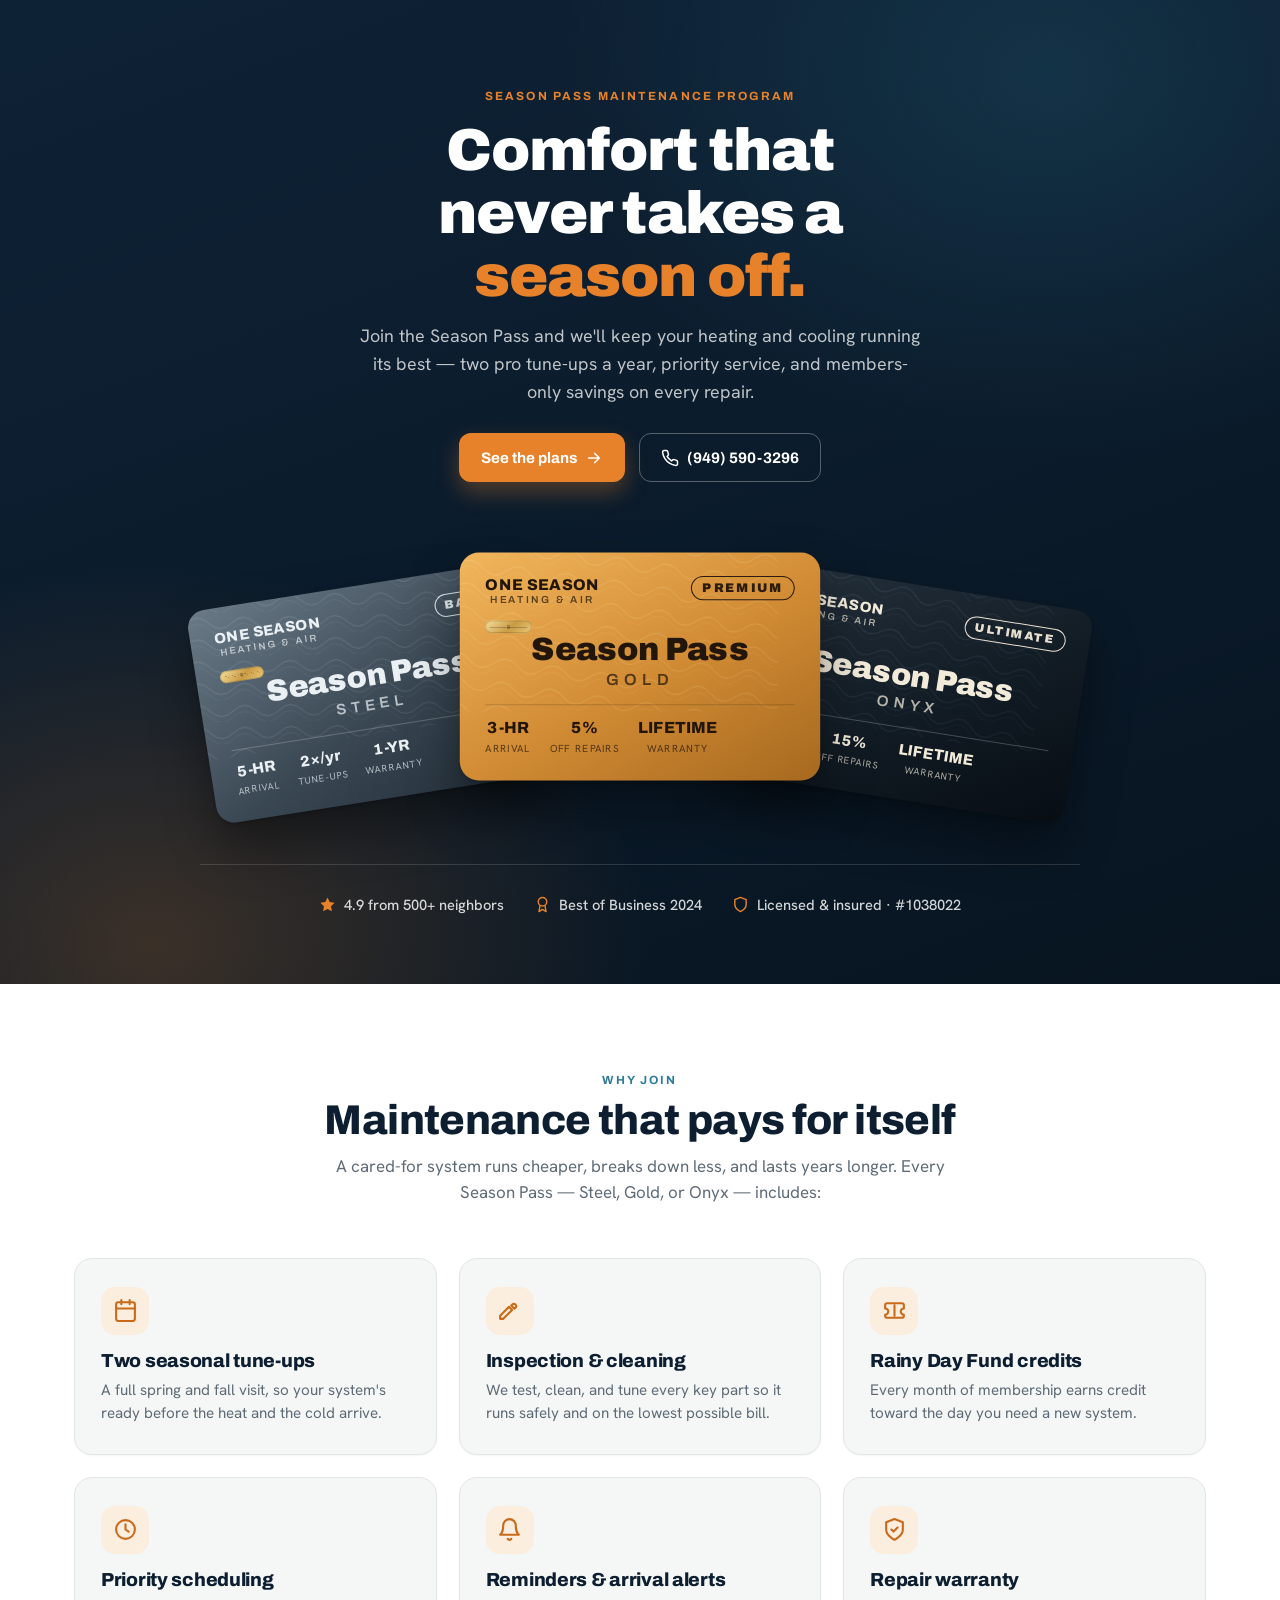
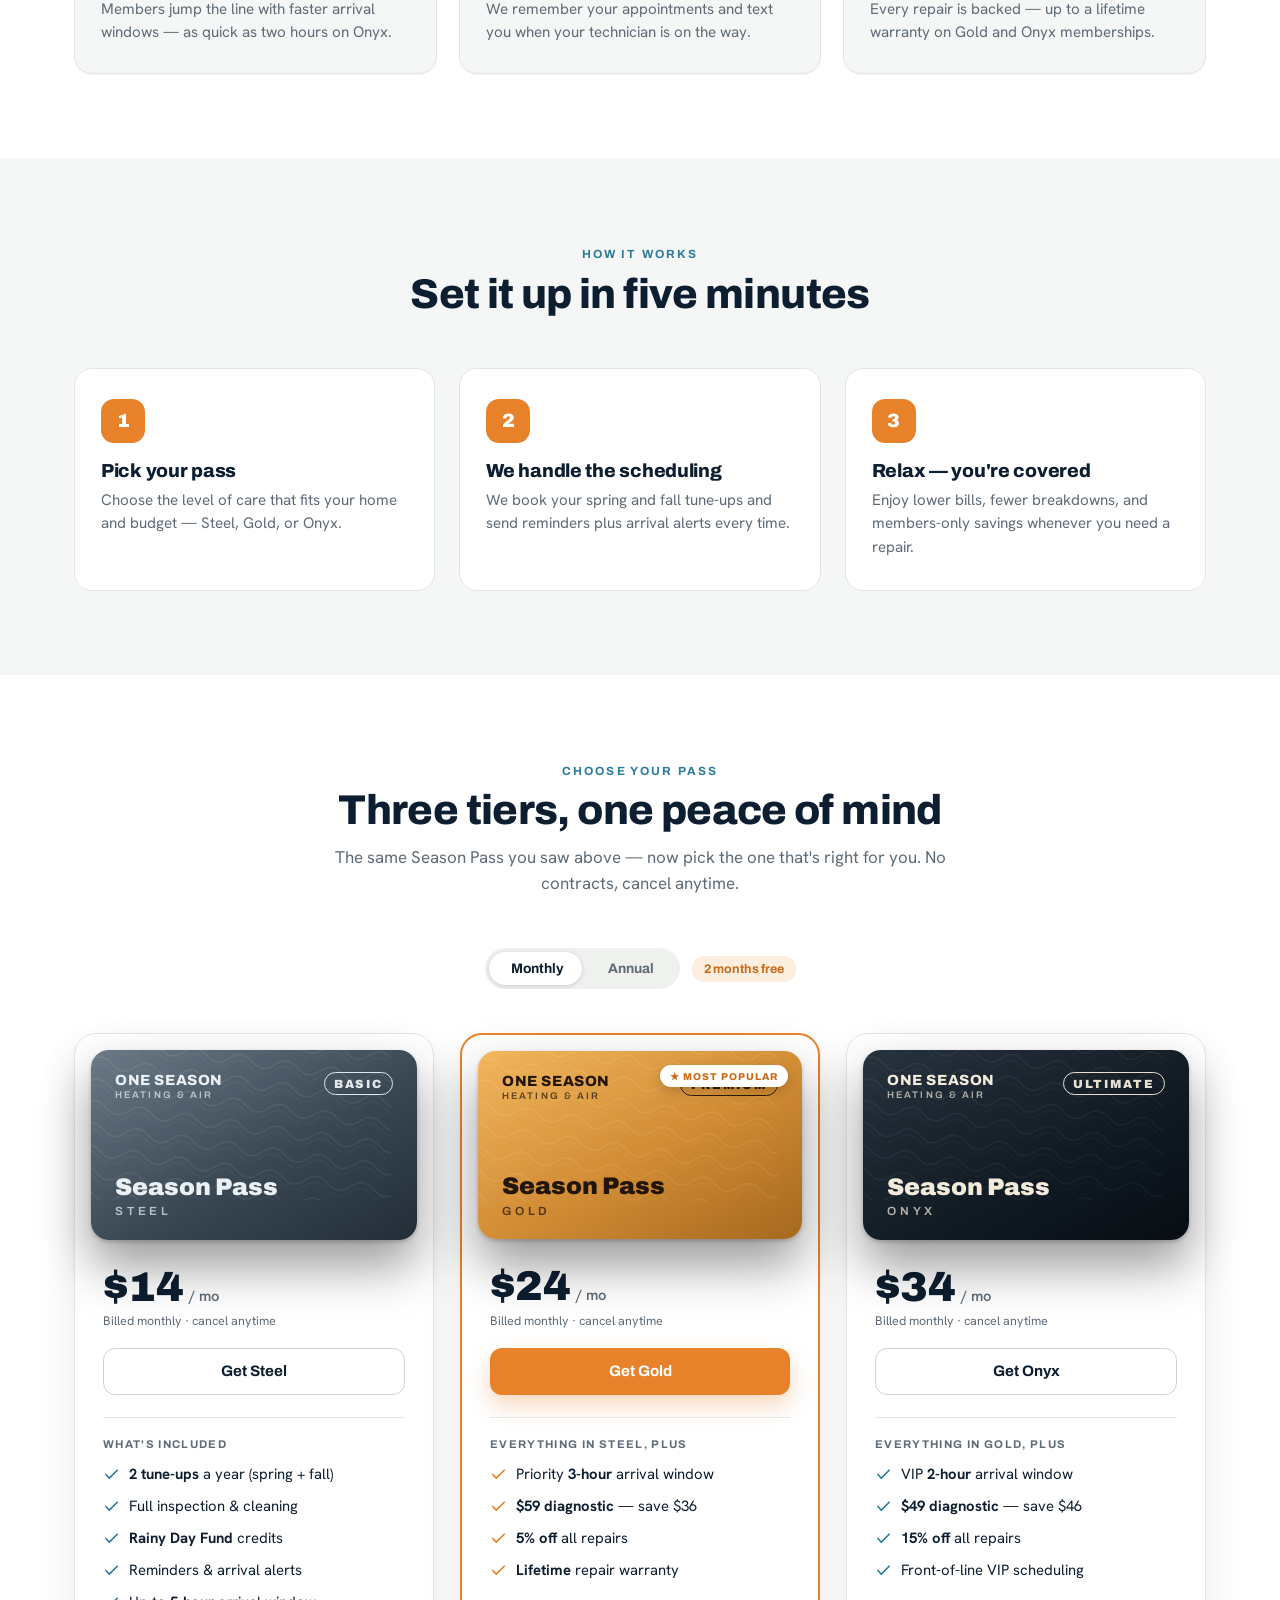
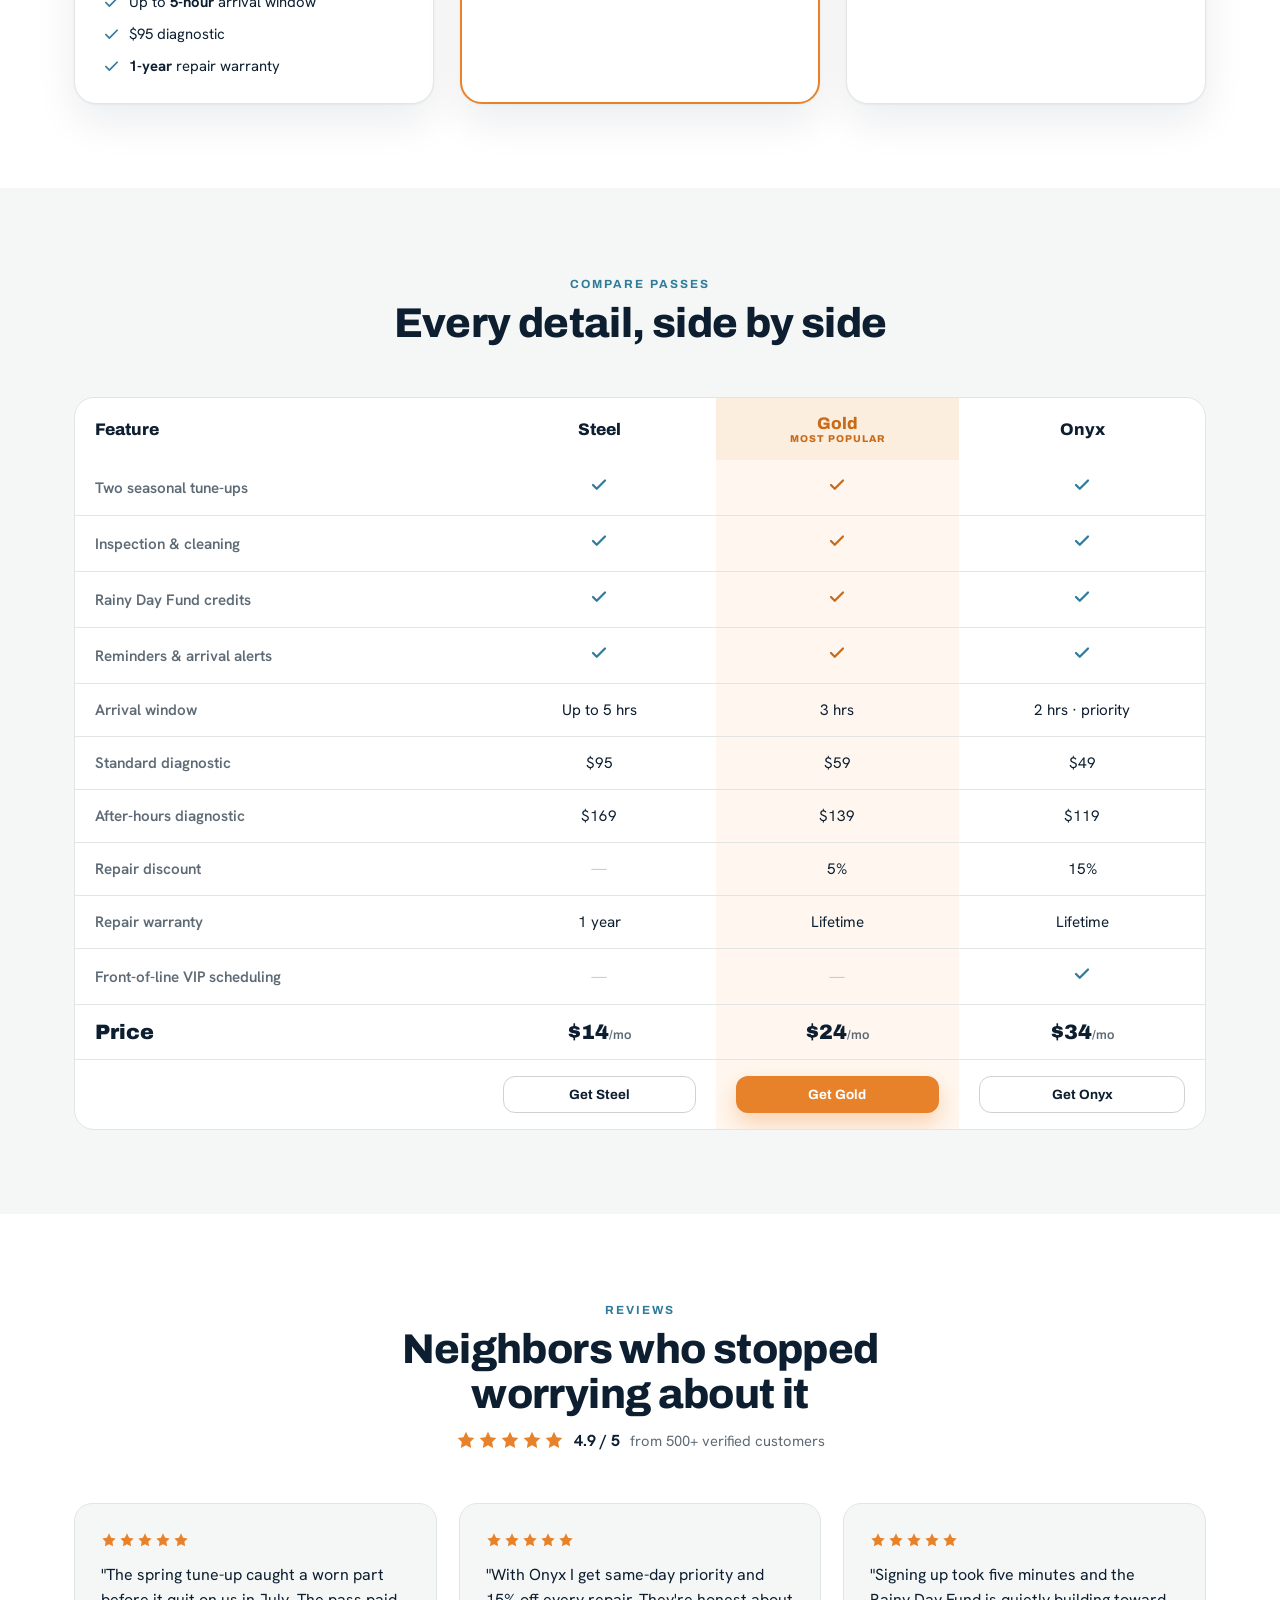
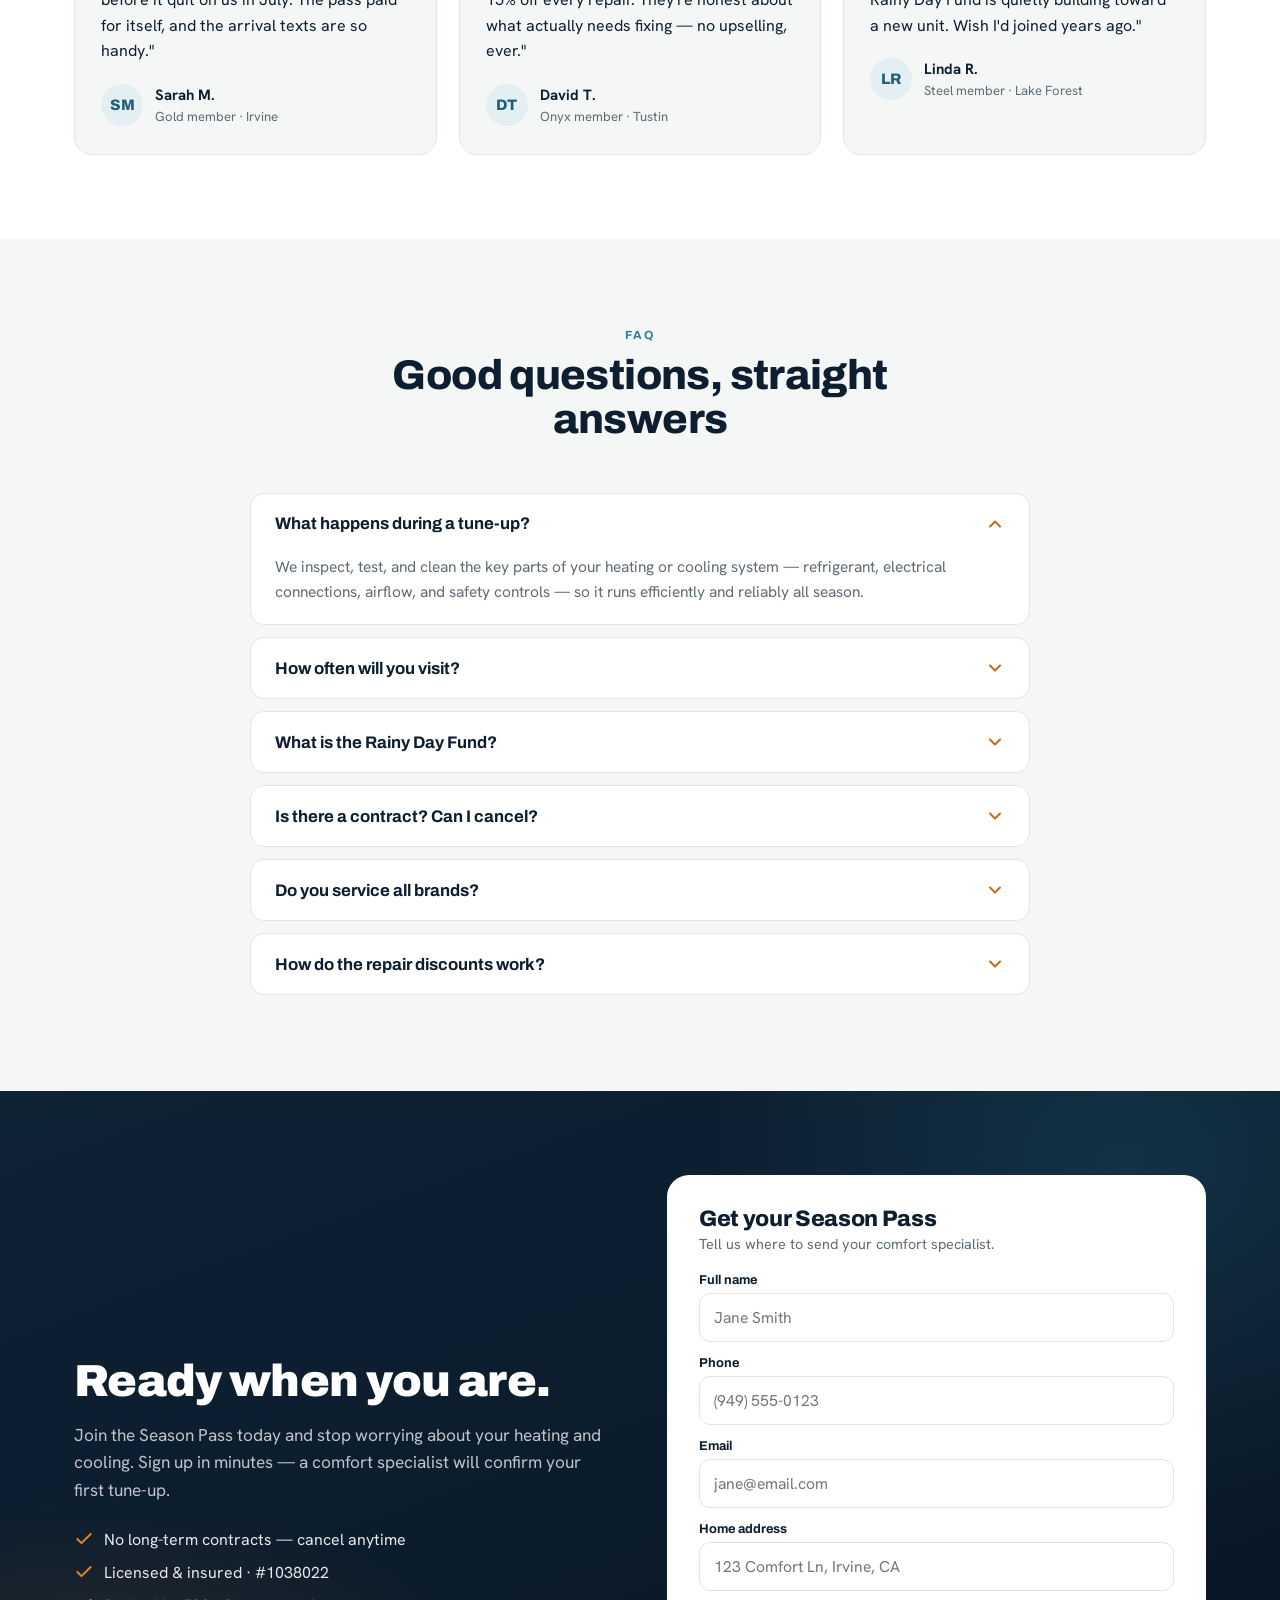
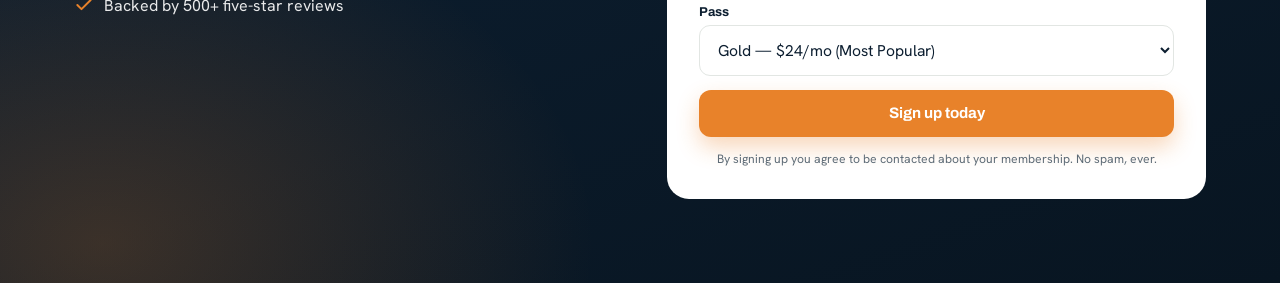
==== index.html @ a28172f1 "Deploy One Season Season Pass maintenance page Co-Authored-By: Claude Opus 4.8 <noreply@anthropic.co" ====
<!DOCTYPE html>
<html lang="en">
<head>
<meta charset="UTF-8" />
<meta name="viewport" content="width=device-width, initial-scale=1.0" />
<title>Season Pass Maintenance Program — One Season Heating &amp; Air</title>
<style>
  @import url('https://fonts.googleapis.com/css2?family=Archivo:wght@500;600;700;800;900&family=Hanken+Grotesk:wght@400;500;600;700&display=swap');

  /* ===== Brand tokens (from concept system) ===== */
  :root{
    --ink:#0C1E30; --paper:#F5F7F6; --warm:#E8822A; --warm-deep:#C96A18;
    --cool:#2E7C9A; --cool-deep:#246079; --line:#E2E6E3; --muted:#5E6B76;
    --warm-soft:#FBEEDF; --cool-soft:#E4EFF3; --maxw:1180px;
  }
  *{box-sizing:border-box;margin:0;padding:0}
  body{font-family:'Hanken Grotesk',system-ui,sans-serif;color:var(--ink);background:var(--paper);-webkit-font-smoothing:antialiased}
  h1,h2,h3,h4{font-family:'Archivo',sans-serif;letter-spacing:-.015em;line-height:1.06}
  a{color:inherit}
  .wrap{max-width:var(--maxw);margin:0 auto;padding:0 24px}
  .eyebrow{font-family:'Archivo';font-weight:700;font-size:.74rem;letter-spacing:.18em;text-transform:uppercase;color:var(--cool)}
  .btn{display:inline-flex;width:100%;align-items:center;justify-content:center;gap:.5rem;font-family:'Archivo';
    font-weight:700;font-size:.95rem;padding:.9rem 1.3rem;border-radius:12px;cursor:pointer;border:1.6px solid transparent;
    text-decoration:none;transition:background .18s,border-color .18s,color .18s,transform .1s}
  .btn:active{transform:scale(.985)}
  .btn svg{width:18px;height:18px}
  .btn-primary{background:var(--warm);color:#fff;box-shadow:0 10px 22px rgba(232,130,42,.32)}
  .btn-primary:hover{background:var(--warm-deep)}
  .btn-ghost{background:transparent;color:var(--ink);border-color:rgba(12,30,48,.2)}
  .btn-ghost:hover{border-color:var(--ink)}
  .btn-w{width:auto}
  :focus-visible{outline:3px solid var(--cool);outline-offset:3px}

  /* ===== HERO STAGE ===== */
  .stage{position:relative;overflow:hidden;color:#fff;
    background:
      radial-gradient(70% 70% at 82% 8%, rgba(46,124,154,.22), transparent 55%),
      radial-gradient(70% 70% at 12% 96%, rgba(232,130,42,.22), transparent 55%),
      linear-gradient(160deg,#0E2236,#081521);
    padding:84px 0 70px;text-align:center}
  .stage .eyebrow{color:var(--warm)}
  .stage h1{font-size:clamp(2.2rem,5.4vw,3.7rem);font-weight:900;margin:.9rem auto .9rem;max-width:14ch}
  .stage h1 em{color:var(--warm);font-style:normal}
  .stage .lead{color:rgba(255,255,255,.74);font-size:1.12rem;line-height:1.55;max-width:560px;margin:0 auto 28px}
  .stage .cta-row{display:flex;gap:14px;justify-content:center;flex-wrap:wrap;margin-bottom:14px}
  .stage .cta-row .btn{width:auto}
  .stage .btn-ghost{color:#fff;border-color:rgba(255,255,255,.3)}
  .stage .btn-ghost:hover{border-color:#fff;background:rgba(255,255,255,.06)}

  .fan{display:flex;justify-content:center;gap:0;perspective:1600px;min-height:300px;align-items:center;margin:46px 0 36px}
  .fan .passcard{margin:0 -34px}
  .fan .passcard:nth-child(1){transform:rotate(-9deg) translateY(14px)}
  .fan .passcard:nth-child(2){transform:translateY(-12px) scale(1.06);z-index:3}
  .fan .passcard:nth-child(3){transform:rotate(9deg) translateY(14px)}
  .fan .passcard:hover{transform:translateY(-22px) scale(1.09);z-index:5}

  .trust-strip{display:flex;justify-content:center;flex-wrap:wrap;gap:14px 30px;padding-top:30px;
    border-top:1px solid rgba(255,255,255,.14);max-width:880px;margin:0 auto}
  .trust-strip span{display:inline-flex;align-items:center;gap:8px;font-size:.92rem;color:rgba(255,255,255,.82);font-weight:500}
  .trust-strip svg{width:17px;height:17px;color:var(--warm)}

  /* ===== Membership pass card ===== */
  .passcard{position:relative;width:340px;aspect-ratio:1.585/1;border-radius:18px;padding:22px 24px;color:#fff;
    overflow:hidden;flex:none;box-shadow:0 2px 4px rgba(0,0,0,.2),0 26px 50px rgba(0,0,0,.4);
    transition:transform .45s cubic-bezier(.2,.8,.2,1),box-shadow .45s ease;isolation:isolate;display:flex;flex-direction:column}
  .passcard .guil{position:absolute;inset:0;z-index:0;opacity:.5;mix-blend-mode:soft-light}
  .passcard::after{content:"";position:absolute;inset:0;z-index:4;pointer-events:none;
    background:linear-gradient(115deg,transparent 32%,rgba(255,255,255,.32) 46%,rgba(255,255,255,.06) 56%,transparent 70%);
    transform:translateX(-130%);transition:transform .9s ease}
  .passcard:hover::after{transform:translateX(130%)}
  .passcard > *{position:relative;z-index:2}
  .steel{background:linear-gradient(150deg,#6A7A87 0%,#3A4854 55%,#222D37 100%);color:#EAF0F3}
  .gold{background:linear-gradient(150deg,#F2B65C 0%,#D08A33 55%,#A6691F 100%);color:#22160A}
  .onyx{background:linear-gradient(150deg,#26323D 0%,#121C25 55%,#070D13 100%);color:#F3EBDA}
  .pc-top{display:flex;justify-content:space-between;align-items:flex-start}
  .pc-brand{font-family:'Archivo';font-weight:800;font-size:.92rem;letter-spacing:.04em}
  .pc-brand small{display:block;font-weight:600;font-size:.6rem;letter-spacing:.22em;opacity:.7;margin-top:2px}
  .pc-tier{font-family:'Archivo';font-weight:900;font-size:.74rem;letter-spacing:.14em;text-transform:uppercase;
    padding:.28rem .6rem;border-radius:30px;border:1px solid currentColor;opacity:.95}
  .pc-chip{width:44px;height:33px;border-radius:6px;margin:14px 0 0;position:relative;overflow:hidden;
    background:linear-gradient(135deg,#F6DF9B,#C99B45 55%,#EBC978);box-shadow:inset 0 0 0 1px rgba(0,0,0,.15)}
  .pc-chip::before{content:"";position:absolute;inset:4px;border-radius:3px;
    background:linear-gradient(90deg,transparent 46%,rgba(0,0,0,.22) 46% 54%,transparent 54%),
      linear-gradient(0deg,transparent 30%,rgba(0,0,0,.22) 30% 36%,transparent 36% 64%,rgba(0,0,0,.22) 64% 70%,transparent 70%)}
  .onyx .pc-chip{background:linear-gradient(135deg,#E8C572,#A6791F 55%,#D8B45E)}
  .pc-name{font-family:'Archivo';font-weight:900;font-size:1.9rem;margin-top:auto;line-height:1}
  .pc-name span{font-weight:600;font-size:.95rem;letter-spacing:.32em;text-transform:uppercase;display:block;opacity:.72;margin-top:.45rem}
  .pc-meta{display:flex;gap:18px;margin-top:14px;padding-top:13px;border-top:1px solid rgba(255,255,255,.22)}
  .gold .pc-meta{border-color:rgba(34,22,10,.2)}
  .pc-meta div{line-height:1.15}
  .pc-meta b{font-family:'Archivo';font-weight:800;font-size:.95rem;display:block}
  .pc-meta small{font-size:.6rem;letter-spacing:.1em;text-transform:uppercase;opacity:.7}

  /* ===== Generic section shell ===== */
  .sec{padding:84px 0}
  .sec--paper{background:var(--paper)}
  .sec--white{background:#fff}
  .sec-head{text-align:center;max-width:660px;margin:0 auto 52px}
  .sec-head h2{font-size:clamp(1.8rem,3.6vw,2.6rem);font-weight:800;margin:.55rem 0 .7rem}
  .sec-head p{color:var(--muted);font-size:1.06rem;line-height:1.55}

  /* ===== Benefits ===== */
  .bene{display:grid;grid-template-columns:repeat(3,1fr);gap:22px}
  .bcard{background:#fff;border:1px solid var(--line);border-radius:18px;padding:28px 26px;
    box-shadow:0 1px 2px rgba(12,30,48,.04)}
  .sec--white .bcard{background:var(--paper)}
  .bcard .ic{width:48px;height:48px;border-radius:14px;background:var(--warm-soft);display:flex;align-items:center;justify-content:center;color:var(--warm-deep);margin-bottom:16px}
  .bcard .ic svg{width:25px;height:25px}
  .bcard h3{font-size:1.18rem;font-weight:800;margin-bottom:8px}
  .bcard p{font-size:.95rem;line-height:1.55;color:var(--muted)}

  /* ===== How it works ===== */
  .steps{display:grid;grid-template-columns:repeat(3,1fr);gap:24px}
  .step{position:relative;background:#fff;border:1px solid var(--line);border-radius:18px;padding:30px 26px}
  .step .num{width:44px;height:44px;border-radius:13px;background:var(--warm);color:#fff;font-family:'Archivo';font-weight:900;font-size:1.2rem;display:flex;align-items:center;justify-content:center;margin-bottom:18px}
  .step h3{font-size:1.18rem;font-weight:800;margin-bottom:8px}
  .step p{font-size:.95rem;line-height:1.55;color:var(--muted)}

  /* ===== Pricing ===== */
  .toggle-wrap{display:flex;justify-content:center;align-items:center;gap:12px;margin:0 0 44px;flex-wrap:wrap}
  .toggle{display:inline-flex;background:#E7EBE8;border-radius:999px;padding:4px;position:relative}
  .sec--white .toggle{background:#EFF1EE}
  .toggle button{font-family:'Archivo';font-size:.86rem;font-weight:700;color:var(--muted);border:0;background:transparent;cursor:pointer;padding:9px 22px;border-radius:999px;transition:color .2s;position:relative;z-index:1}
  .toggle button[aria-pressed="true"]{color:var(--ink)}
  .toggle .thumb{position:absolute;top:4px;bottom:4px;left:4px;width:calc(50% - 4px);background:#fff;border-radius:999px;box-shadow:0 1px 4px rgba(12,30,48,.16);transition:transform .22s cubic-bezier(.4,0,.2,1);z-index:0}
  .toggle[data-mode="annual"] .thumb{transform:translateX(100%)}
  .save{font-family:'Archivo';font-size:.78rem;font-weight:700;color:var(--warm-deep);background:var(--warm-soft);padding:6px 12px;border-radius:999px}

  .plan-row{display:grid;grid-template-columns:repeat(3,1fr);gap:26px;align-items:stretch}
  .plancard{background:#fff;border:1px solid var(--line);border-radius:22px;padding:16px 16px 26px;
    box-shadow:0 1px 2px rgba(12,30,48,.05),0 18px 40px rgba(12,30,48,.08);display:flex;flex-direction:column;
    transition:transform .2s ease,box-shadow .2s ease}
  .plancard:hover{transform:translateY(-5px);box-shadow:0 24px 56px rgba(12,30,48,.16)}
  .plancard.feat{border:2px solid var(--warm)}
  .plancard .passcard{width:100%;aspect-ratio:1.72/1;margin:0}
  .pc-popular{position:absolute;top:14px;right:14px;z-index:6;background:#fff;color:var(--warm-deep);
    font-family:'Archivo';font-weight:800;font-size:.62rem;letter-spacing:.1em;text-transform:uppercase;
    padding:.34rem .62rem;border-radius:30px;box-shadow:0 4px 12px rgba(0,0,0,.18)}
  .plan-body{padding:24px 12px 0;display:flex;flex-direction:column;flex-grow:1}
  .plan-price{display:flex;align-items:baseline;gap:.3rem}
  .plan-price .amt{font-family:'Archivo';font-weight:900;font-size:2.6rem}
  .plan-price .per{color:var(--muted);font-weight:600;font-size:.92rem}
  .plan-note{font-size:.78rem;color:var(--muted);margin:.2rem 0 1.2rem;min-height:1rem}
  .plan-cta{margin-bottom:22px}
  .incl{font-family:'Archivo';font-weight:700;font-size:.7rem;letter-spacing:.12em;text-transform:uppercase;color:var(--muted);margin-bottom:14px;padding-top:20px;border-top:1px solid var(--line)}
  .plan-feats{list-style:none;display:flex;flex-direction:column;gap:.7rem;margin:0;flex-grow:1}
  .plan-feats li{display:flex;gap:.55rem;font-size:.93rem;line-height:1.4;align-items:flex-start}
  .plan-feats li svg{flex:none;margin-top:2px;width:17px;height:17px}
  .plan-feats b{font-weight:700}

  /* ===== Comparison table ===== */
  .tbl-scroll{overflow-x:auto;-webkit-overflow-scrolling:touch;border:1px solid var(--line);border-radius:20px;background:#fff}
  table.tbl{width:100%;border-collapse:collapse;min-width:680px}
  .tbl th,.tbl td{padding:16px 20px;text-align:center;font-size:.95rem;border-bottom:1px solid var(--line)}
  .tbl thead th{font-family:'Archivo';font-size:1.05rem;font-weight:800;color:var(--ink)}
  .tbl tbody th{text-align:left;font-weight:600;color:var(--muted);font-family:'Hanken Grotesk'}
  .tbl td.feat{background:#FFF7EF}
  .tbl thead th.feat{background:var(--warm-soft);color:var(--warm-deep)}
  .tbl thead th .pop{display:block;font-family:'Archivo';font-size:.62rem;font-weight:800;letter-spacing:.1em;text-transform:uppercase}
  .tbl .yes svg{width:18px;height:18px;color:var(--cool)}
  .tbl .feat .yes svg,.tbl td.feat.yes svg{color:var(--warm-deep)}
  .tbl .no{color:#C2C8CC}
  .tbl tr:last-child td,.tbl tr:last-child th{border-bottom:0}
  .tbl .price-row td,.tbl .price-row th{font-family:'Archivo';font-size:1.3rem;font-weight:900;color:var(--ink)}

  /* ===== Testimonials ===== */
  .rating{display:flex;justify-content:center;align-items:center;gap:10px;margin-top:14px}
  .stars{color:var(--warm);display:inline-flex;gap:2px}
  .stars svg{width:20px;height:20px}
  .revs{display:grid;grid-template-columns:repeat(3,1fr);gap:22px}
  .rev{background:#fff;border:1px solid var(--line);border-radius:18px;padding:28px 26px}
  .sec--white .rev{background:var(--paper)}
  .rev .qstars{color:var(--warm);display:flex;gap:2px;margin-bottom:14px}
  .rev .qstars svg{width:16px;height:16px}
  .rev p{font-size:1rem;line-height:1.6;margin-bottom:20px}
  .rev .who{display:flex;align-items:center;gap:12px}
  .rev .av{width:42px;height:42px;border-radius:999px;background:var(--cool-soft);color:var(--cool-deep);font-family:'Archivo';font-weight:800;display:flex;align-items:center;justify-content:center;font-size:.95rem}
  .rev .who b{display:block;font-size:.93rem;font-weight:700}
  .rev .who small{font-size:.82rem;color:var(--muted)}

  /* ===== FAQ ===== */
  .faq{max-width:780px;margin:0 auto}
  .q{border:1px solid var(--line);border-radius:14px;background:#fff;margin-bottom:12px;overflow:hidden}
  .q summary{list-style:none;cursor:pointer;padding:20px 24px;font-family:'Archivo';font-size:1.05rem;font-weight:700;display:flex;justify-content:space-between;align-items:center;gap:16px}
  .q summary::-webkit-details-marker{display:none}
  .q summary .chev{flex:none;transition:transform .2s;color:var(--warm-deep)}
  .q summary .chev svg{width:20px;height:20px;display:block}
  .q[open] summary .chev{transform:rotate(180deg)}
  .q .ans{padding:0 24px 20px;font-size:.97rem;line-height:1.62;color:var(--muted)}

  /* ===== Final CTA ===== */
  .cta-stage{position:relative;overflow:hidden;color:#fff;padding:84px 0;
    background:
      radial-gradient(60% 80% at 88% 10%, rgba(46,124,154,.22), transparent 55%),
      radial-gradient(70% 80% at 8% 95%, rgba(232,130,42,.22), transparent 55%),
      linear-gradient(160deg,#0E2236,#081521)}
  .cta-grid{display:grid;grid-template-columns:1fr 1fr;gap:54px;align-items:center}
  .cta-stage h2{color:#fff;font-size:clamp(1.9rem,4vw,2.8rem);font-weight:900;margin-bottom:16px}
  .cta-stage .lead{color:rgba(255,255,255,.74);font-size:1.08rem;line-height:1.6;margin-bottom:24px}
  .cta-list{list-style:none;display:flex;flex-direction:column;gap:12px}
  .cta-list li{display:flex;gap:10px;align-items:center;font-size:1rem;color:rgba(255,255,255,.9)}
  .cta-list svg{width:20px;height:20px;color:var(--warm);flex:none}
  .form{background:#fff;border-radius:22px;padding:32px;color:var(--ink)}
  .form h3{font-size:1.4rem;font-weight:800;margin-bottom:4px}
  .form .sub{font-size:.9rem;color:var(--muted);margin-bottom:20px}
  .field{margin-bottom:14px}
  .field label{display:block;font-family:'Archivo';font-size:.8rem;font-weight:700;margin-bottom:6px}
  .field input,.field select{width:100%;font-family:'Hanken Grotesk';font-size:.98rem;color:var(--ink);padding:13px 14px;border:1.5px solid var(--line);border-radius:11px;background:#fff;transition:border-color .15s,box-shadow .15s}
  .field input:focus,.field select:focus{outline:0;border-color:var(--warm);box-shadow:0 0 0 3px rgba(232,130,42,.16)}
  .form .fine{font-size:.76rem;color:var(--muted);text-align:center;margin-top:14px}

  /* ===== Responsive ===== */
  @media(max-width:900px){
    .fan{flex-direction:column;gap:20px;perspective:none}
    .fan .passcard{margin:0;width:100%;max-width:330px}
    .fan .passcard:nth-child(1),.fan .passcard:nth-child(2),.fan .passcard:nth-child(3){transform:none}
    .fan .passcard:hover{transform:translateY(-8px)}
    .bene,.steps,.revs,.plan-row{grid-template-columns:1fr;max-width:420px;margin:0 auto}
    .plancard.feat{order:-1}
    .cta-grid{grid-template-columns:1fr;gap:38px}
  }
  @media(max-width:520px){
    .sec,.stage,.cta-stage{padding:56px 0}
    .wrap{padding:0 16px}
  }
  @media (prefers-reduced-motion:reduce){*{transition:none!important}.passcard::after{display:none}}
</style>
</head>
<body>

<!-- shared guilloché security pattern -->
<svg width="0" height="0" style="position:absolute" aria-hidden="true">
  <defs>
    <pattern id="guil" width="46" height="22" patternUnits="userSpaceOnUse" patternTransform="rotate(8)">
      <path d="M0 11 Q 11.5 0 23 11 T 46 11" fill="none" stroke="#fff" stroke-width="0.7"/>
      <path d="M0 17 Q 11.5 6 23 17 T 46 17" fill="none" stroke="#fff" stroke-width="0.5" opacity=".6"/>
    </pattern>
  </defs>
</svg>

<!-- ============ HERO ============ -->
<header class="stage">
  <div class="wrap">
    <span class="eyebrow">Season Pass Maintenance Program</span>
    <h1>Comfort that never takes a <em>season off.</em></h1>
    <p class="lead">Join the Season Pass and we'll keep your heating and cooling running its best — two pro tune-ups a year, priority service, and members-only savings on every repair.</p>
    <div class="cta-row">
      <a href="#plans" class="btn btn-primary">See the plans<svg viewBox="0 0 24 24" fill="none" stroke="currentColor" stroke-width="2.2" stroke-linecap="round" stroke-linejoin="round"><path d="M5 12h14M13 6l6 6-6 6"/></svg></a>
      <a href="tel:+19495903296" class="btn btn-ghost"><svg viewBox="0 0 24 24" fill="none" stroke="currentColor" stroke-width="2" stroke-linecap="round" stroke-linejoin="round"><path d="M22 16.92v3a2 2 0 0 1-2.18 2 19.79 19.79 0 0 1-8.63-3.07 19.5 19.5 0 0 1-6-6 19.79 19.79 0 0 1-3.07-8.67A2 2 0 0 1 4.11 2h3a2 2 0 0 1 2 1.72c.13.96.36 1.9.7 2.81a2 2 0 0 1-.45 2.11L8.09 9.91a16 16 0 0 0 6 6l1.27-1.27a2 2 0 0 1 2.11-.45c.91.34 1.85.57 2.81.7A2 2 0 0 1 22 16.92z"/></svg>(949) 590-3296</a>
    </div>

    <div class="fan">
      <div class="passcard steel">
        <svg class="guil" style="color:#fff"><rect width="100%" height="100%" fill="url(#guil)"/></svg>
        <div class="pc-top"><div class="pc-brand">ONE SEASON<small>HEATING &amp; AIR</small></div><div class="pc-tier">Basic</div></div>
        <div class="pc-chip"></div>
        <div class="pc-name">Season Pass<span>Steel</span></div>
        <div class="pc-meta"><div><b>5-HR</b><small>Arrival</small></div><div><b>2×/yr</b><small>Tune-ups</small></div><div><b>1-YR</b><small>Warranty</small></div></div>
      </div>
      <div class="passcard gold">
        <svg class="guil" style="color:#5a3a12"><rect width="100%" height="100%" fill="url(#guil)"/></svg>
        <div class="pc-top"><div class="pc-brand">ONE SEASON<small>HEATING &amp; AIR</small></div><div class="pc-tier">Premium</div></div>
        <div class="pc-chip"></div>
        <div class="pc-name">Season Pass<span>Gold</span></div>
        <div class="pc-meta"><div><b>3-HR</b><small>Arrival</small></div><div><b>5%</b><small>Off repairs</small></div><div><b>LIFETIME</b><small>Warranty</small></div></div>
      </div>
      <div class="passcard onyx">
        <svg class="guil" style="color:#caa45e"><rect width="100%" height="100%" fill="url(#guil)"/></svg>
        <div class="pc-top"><div class="pc-brand">ONE SEASON<small>HEATING &amp; AIR</small></div><div class="pc-tier">Ultimate</div></div>
        <div class="pc-chip"></div>
        <div class="pc-name">Season Pass<span>Onyx</span></div>
        <div class="pc-meta"><div><b>2-HR</b><small>Arrival</small></div><div><b>15%</b><small>Off repairs</small></div><div><b>LIFETIME</b><small>Warranty</small></div></div>
      </div>
    </div>

    <div class="trust-strip">
      <span><svg viewBox="0 0 24 24" fill="currentColor"><polygon points="12 2 15.1 8.6 22 9.6 17 14.5 18.2 21.5 12 18.2 5.8 21.5 7 14.5 2 9.6 8.9 8.6 12 2"/></svg>4.9 from 500+ neighbors</span>
      <span><svg viewBox="0 0 24 24" fill="none" stroke="currentColor" stroke-width="2" stroke-linecap="round" stroke-linejoin="round"><circle cx="12" cy="8" r="6"/><path d="M8.5 13.5 7 22l5-3 5 3-1.5-8.5"/></svg>Best of Business 2024</span>
      <span><svg viewBox="0 0 24 24" fill="none" stroke="currentColor" stroke-width="2" stroke-linecap="round" stroke-linejoin="round"><path d="M12 22s8-4 8-10V5l-8-3-8 3v7c0 6 8 10 8 10z"/></svg>Licensed &amp; insured · #1038022</span>
    </div>
  </div>
</header>

<!-- ============ BENEFITS ============ -->
<section class="sec sec--white">
  <div class="wrap">
    <div class="sec-head">
      <span class="eyebrow">Why join</span>
      <h2>Maintenance that pays for itself</h2>
      <p>A cared-for system runs cheaper, breaks down less, and lasts years longer. Every Season Pass — Steel, Gold, or Onyx — includes:</p>
    </div>
    <div class="bene">
      <div class="bcard">
        <span class="ic"><svg viewBox="0 0 24 24" fill="none" stroke="currentColor" stroke-width="2" stroke-linecap="round" stroke-linejoin="round"><rect x="3" y="4" width="18" height="18" rx="2"/><path d="M16 2v4M8 2v4M3 10h18"/></svg></span>
        <h3>Two seasonal tune-ups</h3>
        <p>A full spring and fall visit, so your system's ready before the heat and the cold arrive.</p>
      </div>
      <div class="bcard">
        <span class="ic"><svg viewBox="0 0 24 24" fill="none" stroke="currentColor" stroke-width="2" stroke-linecap="round" stroke-linejoin="round"><path d="m14.7 6.3-1 1 3 3 1-1a2.1 2.1 0 0 0-3-3zM3 17l8.5-8.5 3 3L6 20H3z"/></svg></span>
        <h3>Inspection &amp; cleaning</h3>
        <p>We test, clean, and tune every key part so it runs safely and on the lowest possible bill.</p>
      </div>
      <div class="bcard">
        <span class="ic"><svg viewBox="0 0 24 24" fill="none" stroke="currentColor" stroke-width="2" stroke-linecap="round" stroke-linejoin="round"><path d="M19 5H5a2 2 0 0 0-2 2v3a3 3 0 0 1 0 6v1a2 2 0 0 0 2 2h14a2 2 0 0 0 2-2v-1a3 3 0 0 1 0-6V7a2 2 0 0 0-2-2zM12 7v10"/></svg></span>
        <h3>Rainy Day Fund credits</h3>
        <p>Every month of membership earns credit toward the day you need a new system.</p>
      </div>
      <div class="bcard">
        <span class="ic"><svg viewBox="0 0 24 24" fill="none" stroke="currentColor" stroke-width="2" stroke-linecap="round" stroke-linejoin="round"><circle cx="12" cy="12" r="9"/><path d="M12 7v5l3 2"/></svg></span>
        <h3>Priority scheduling</h3>
        <p>Members jump the line with faster arrival windows — as quick as two hours on Onyx.</p>
      </div>
      <div class="bcard">
        <span class="ic"><svg viewBox="0 0 24 24" fill="none" stroke="currentColor" stroke-width="2" stroke-linecap="round" stroke-linejoin="round"><path d="M18 8a6 6 0 1 0-12 0c0 7-3 9-3 9h18s-3-2-3-9zM13.7 21a2 2 0 0 1-3.4 0"/></svg></span>
        <h3>Reminders &amp; arrival alerts</h3>
        <p>We remember your appointments and text you when your technician is on the way.</p>
      </div>
      <div class="bcard">
        <span class="ic"><svg viewBox="0 0 24 24" fill="none" stroke="currentColor" stroke-width="2" stroke-linecap="round" stroke-linejoin="round"><path d="M12 22s8-4 8-10V5l-8-3-8 3v7c0 6 8 10 8 10z"/><path d="m9 12 2 2 4-4"/></svg></span>
        <h3>Repair warranty</h3>
        <p>Every repair is backed — up to a lifetime warranty on Gold and Onyx memberships.</p>
      </div>
    </div>
  </div>
</section>

<!-- ============ HOW IT WORKS ============ -->
<section class="sec sec--paper">
  <div class="wrap">
    <div class="sec-head">
      <span class="eyebrow">How it works</span>
      <h2>Set it up in five minutes</h2>
    </div>
    <div class="steps">
      <div class="step"><span class="num">1</span><h3>Pick your pass</h3><p>Choose the level of care that fits your home and budget — Steel, Gold, or Onyx.</p></div>
      <div class="step"><span class="num">2</span><h3>We handle the scheduling</h3><p>We book your spring and fall tune-ups and send reminders plus arrival alerts every time.</p></div>
      <div class="step"><span class="num">3</span><h3>Relax — you're covered</h3><p>Enjoy lower bills, fewer breakdowns, and members-only savings whenever you need a repair.</p></div>
    </div>
  </div>
</section>

<!-- ============ PRICING ============ -->
<section class="sec sec--white" id="plans">
  <div class="wrap">
    <div class="sec-head">
      <span class="eyebrow">Choose your pass</span>
      <h2>Three tiers, one peace of mind</h2>
      <p>The same Season Pass you saw above — now pick the one that's right for you. No contracts, cancel anytime.</p>
    </div>

    <div class="toggle-wrap">
      <div class="toggle" data-mode="monthly" role="group" aria-label="Billing period">
        <span class="thumb" aria-hidden="true"></span>
        <button type="button" data-bill="monthly" aria-pressed="true">Monthly</button>
        <button type="button" data-bill="annual" aria-pressed="false">Annual</button>
      </div>
      <span class="save">2 months free</span>
    </div>

    <div class="plan-row">

      <!-- BASIC / STEEL -->
      <div class="plancard">
        <div class="passcard steel">
          <svg class="guil" style="color:#fff"><rect width="100%" height="100%" fill="url(#guil)"/></svg>
          <div class="pc-top"><div class="pc-brand">ONE SEASON<small>HEATING &amp; AIR</small></div><div class="pc-tier">Basic</div></div>
          <div class="pc-name" style="font-size:1.5rem">Season Pass<span style="font-size:.74rem">Steel</span></div>
        </div>
        <div class="plan-body">
          <div class="plan-price"><span class="amt" data-monthly="$14" data-annual="$140">$14</span><span class="per" data-monthly="/ mo" data-annual="/ yr">/ mo</span></div>
          <div class="plan-note" data-monthly="Billed monthly · cancel anytime" data-annual="Billed annually · 2 months free">Billed monthly · cancel anytime</div>
          <a href="#signup" class="btn btn-ghost plan-cta">Get Steel</a>
          <p class="incl">What's included</p>
          <ul class="plan-feats">
            <li><svg viewBox="0 0 24 24" fill="none"><path d="M20 6L9 17l-5-5" stroke="#2E7C9A" stroke-width="2.4" stroke-linecap="round" stroke-linejoin="round"/></svg><span><b>2 tune-ups</b> a year (spring + fall)</span></li>
            <li><svg viewBox="0 0 24 24" fill="none"><path d="M20 6L9 17l-5-5" stroke="#2E7C9A" stroke-width="2.4" stroke-linecap="round" stroke-linejoin="round"/></svg><span>Full inspection &amp; cleaning</span></li>
            <li><svg viewBox="0 0 24 24" fill="none"><path d="M20 6L9 17l-5-5" stroke="#2E7C9A" stroke-width="2.4" stroke-linecap="round" stroke-linejoin="round"/></svg><span><b>Rainy Day Fund</b> credits</span></li>
            <li><svg viewBox="0 0 24 24" fill="none"><path d="M20 6L9 17l-5-5" stroke="#2E7C9A" stroke-width="2.4" stroke-linecap="round" stroke-linejoin="round"/></svg><span>Reminders &amp; arrival alerts</span></li>
            <li><svg viewBox="0 0 24 24" fill="none"><path d="M20 6L9 17l-5-5" stroke="#2E7C9A" stroke-width="2.4" stroke-linecap="round" stroke-linejoin="round"/></svg><span>Up to <b>5-hour</b> arrival window</span></li>
            <li><svg viewBox="0 0 24 24" fill="none"><path d="M20 6L9 17l-5-5" stroke="#2E7C9A" stroke-width="2.4" stroke-linecap="round" stroke-linejoin="round"/></svg><span>$95 diagnostic</span></li>
            <li><svg viewBox="0 0 24 24" fill="none"><path d="M20 6L9 17l-5-5" stroke="#2E7C9A" stroke-width="2.4" stroke-linecap="round" stroke-linejoin="round"/></svg><span><b>1-year</b> repair warranty</span></li>
          </ul>
        </div>
      </div>

      <!-- PREMIUM / GOLD -->
      <div class="plancard feat">
        <div class="passcard gold">
          <span class="pc-popular">★ Most Popular</span>
          <svg class="guil" style="color:#5a3a12"><rect width="100%" height="100%" fill="url(#guil)"/></svg>
          <div class="pc-top"><div class="pc-brand">ONE SEASON<small>HEATING &amp; AIR</small></div><div class="pc-tier">Premium</div></div>
          <div class="pc-name" style="font-size:1.5rem">Season Pass<span style="font-size:.74rem">Gold</span></div>
        </div>
        <div class="plan-body">
          <div class="plan-price"><span class="amt" data-monthly="$24" data-annual="$240">$24</span><span class="per" data-monthly="/ mo" data-annual="/ yr">/ mo</span></div>
          <div class="plan-note" data-monthly="Billed monthly · cancel anytime" data-annual="Billed annually · 2 months free">Billed monthly · cancel anytime</div>
          <a href="#signup" class="btn btn-primary plan-cta">Get Gold</a>
          <p class="incl">Everything in Steel, plus</p>
          <ul class="plan-feats">
            <li><svg viewBox="0 0 24 24" fill="none"><path d="M20 6L9 17l-5-5" stroke="#E8822A" stroke-width="2.4" stroke-linecap="round" stroke-linejoin="round"/></svg><span>Priority <b>3-hour</b> arrival window</span></li>
            <li><svg viewBox="0 0 24 24" fill="none"><path d="M20 6L9 17l-5-5" stroke="#E8822A" stroke-width="2.4" stroke-linecap="round" stroke-linejoin="round"/></svg><span><b>$59 diagnostic</b> — save $36</span></li>
            <li><svg viewBox="0 0 24 24" fill="none"><path d="M20 6L9 17l-5-5" stroke="#E8822A" stroke-width="2.4" stroke-linecap="round" stroke-linejoin="round"/></svg><span><b>5% off</b> all repairs</span></li>
            <li><svg viewBox="0 0 24 24" fill="none"><path d="M20 6L9 17l-5-5" stroke="#E8822A" stroke-width="2.4" stroke-linecap="round" stroke-linejoin="round"/></svg><span><b>Lifetime</b> repair warranty</span></li>
          </ul>
        </div>
      </div>

      <!-- ULTIMATE / ONYX -->
      <div class="plancard">
        <div class="passcard onyx">
          <svg class="guil" style="color:#caa45e"><rect width="100%" height="100%" fill="url(#guil)"/></svg>
          <div class="pc-top"><div class="pc-brand">ONE SEASON<small>HEATING &amp; AIR</small></div><div class="pc-tier">Ultimate</div></div>
          <div class="pc-name" style="font-size:1.5rem">Season Pass<span style="font-size:.74rem">Onyx</span></div>
        </div>
        <div class="plan-body">
          <div class="plan-price"><span class="amt" data-monthly="$34" data-annual="$340">$34</span><span class="per" data-monthly="/ mo" data-annual="/ yr">/ mo</span></div>
          <div class="plan-note" data-monthly="Billed monthly · cancel anytime" data-annual="Billed annually · 2 months free">Billed monthly · cancel anytime</div>
          <a href="#signup" class="btn btn-ghost plan-cta">Get Onyx</a>
          <p class="incl">Everything in Gold, plus</p>
          <ul class="plan-feats">
            <li><svg viewBox="0 0 24 24" fill="none"><path d="M20 6L9 17l-5-5" stroke="#2E7C9A" stroke-width="2.4" stroke-linecap="round" stroke-linejoin="round"/></svg><span>VIP <b>2-hour</b> arrival window</span></li>
            <li><svg viewBox="0 0 24 24" fill="none"><path d="M20 6L9 17l-5-5" stroke="#2E7C9A" stroke-width="2.4" stroke-linecap="round" stroke-linejoin="round"/></svg><span><b>$49 diagnostic</b> — save $46</span></li>
            <li><svg viewBox="0 0 24 24" fill="none"><path d="M20 6L9 17l-5-5" stroke="#2E7C9A" stroke-width="2.4" stroke-linecap="round" stroke-linejoin="round"/></svg><span><b>15% off</b> all repairs</span></li>
            <li><svg viewBox="0 0 24 24" fill="none"><path d="M20 6L9 17l-5-5" stroke="#2E7C9A" stroke-width="2.4" stroke-linecap="round" stroke-linejoin="round"/></svg><span>Front-of-line VIP scheduling</span></li>
          </ul>
        </div>
      </div>

    </div>
  </div>
</section>

<!-- ============ COMPARISON ============ -->
<section class="sec sec--paper">
  <div class="wrap">
    <div class="sec-head">
      <span class="eyebrow">Compare passes</span>
      <h2>Every detail, side by side</h2>
    </div>
    <div class="tbl-scroll">
      <table class="tbl">
        <thead><tr><th style="text-align:left">Feature</th><th>Steel</th><th class="feat">Gold<span class="pop">Most Popular</span></th><th>Onyx</th></tr></thead>
        <tbody>
          <tr><th>Two seasonal tune-ups</th><td class="yes"><svg viewBox="0 0 24 24" fill="none" stroke="currentColor" stroke-width="3" stroke-linecap="round" stroke-linejoin="round"><polyline points="20 6 9 17 4 12"/></svg></td><td class="feat yes"><svg viewBox="0 0 24 24" fill="none" stroke="currentColor" stroke-width="3" stroke-linecap="round" stroke-linejoin="round"><polyline points="20 6 9 17 4 12"/></svg></td><td class="yes"><svg viewBox="0 0 24 24" fill="none" stroke="currentColor" stroke-width="3" stroke-linecap="round" stroke-linejoin="round"><polyline points="20 6 9 17 4 12"/></svg></td></tr>
          <tr><th>Inspection &amp; cleaning</th><td class="yes"><svg viewBox="0 0 24 24" fill="none" stroke="currentColor" stroke-width="3" stroke-linecap="round" stroke-linejoin="round"><polyline points="20 6 9 17 4 12"/></svg></td><td class="feat yes"><svg viewBox="0 0 24 24" fill="none" stroke="currentColor" stroke-width="3" stroke-linecap="round" stroke-linejoin="round"><polyline points="20 6 9 17 4 12"/></svg></td><td class="yes"><svg viewBox="0 0 24 24" fill="none" stroke="currentColor" stroke-width="3" stroke-linecap="round" stroke-linejoin="round"><polyline points="20 6 9 17 4 12"/></svg></td></tr>
          <tr><th>Rainy Day Fund credits</th><td class="yes"><svg viewBox="0 0 24 24" fill="none" stroke="currentColor" stroke-width="3" stroke-linecap="round" stroke-linejoin="round"><polyline points="20 6 9 17 4 12"/></svg></td><td class="feat yes"><svg viewBox="0 0 24 24" fill="none" stroke="currentColor" stroke-width="3" stroke-linecap="round" stroke-linejoin="round"><polyline points="20 6 9 17 4 12"/></svg></td><td class="yes"><svg viewBox="0 0 24 24" fill="none" stroke="currentColor" stroke-width="3" stroke-linecap="round" stroke-linejoin="round"><polyline points="20 6 9 17 4 12"/></svg></td></tr>
          <tr><th>Reminders &amp; arrival alerts</th><td class="yes"><svg viewBox="0 0 24 24" fill="none" stroke="currentColor" stroke-width="3" stroke-linecap="round" stroke-linejoin="round"><polyline points="20 6 9 17 4 12"/></svg></td><td class="feat yes"><svg viewBox="0 0 24 24" fill="none" stroke="currentColor" stroke-width="3" stroke-linecap="round" stroke-linejoin="round"><polyline points="20 6 9 17 4 12"/></svg></td><td class="yes"><svg viewBox="0 0 24 24" fill="none" stroke="currentColor" stroke-width="3" stroke-linecap="round" stroke-linejoin="round"><polyline points="20 6 9 17 4 12"/></svg></td></tr>
          <tr><th>Arrival window</th><td>Up to 5 hrs</td><td class="feat">3 hrs</td><td>2 hrs · priority</td></tr>
          <tr><th>Standard diagnostic</th><td>$95</td><td class="feat">$59</td><td>$49</td></tr>
          <tr><th>After-hours diagnostic</th><td>$169</td><td class="feat">$139</td><td>$119</td></tr>
          <tr><th>Repair discount</th><td class="no">—</td><td class="feat">5%</td><td>15%</td></tr>
          <tr><th>Repair warranty</th><td>1 year</td><td class="feat">Lifetime</td><td>Lifetime</td></tr>
          <tr><th>Front-of-line VIP scheduling</th><td class="no">—</td><td class="feat no">—</td><td class="yes"><svg viewBox="0 0 24 24" fill="none" stroke="currentColor" stroke-width="3" stroke-linecap="round" stroke-linejoin="round"><polyline points="20 6 9 17 4 12"/></svg></td></tr>
          <tr class="price-row"><th>Price</th><td>$14<span style="font-size:.78rem;font-weight:600;color:var(--muted)">/mo</span></td><td class="feat">$24<span style="font-size:.78rem;font-weight:600;color:var(--muted)">/mo</span></td><td>$34<span style="font-size:.78rem;font-weight:600;color:var(--muted)">/mo</span></td></tr>
          <tr><th></th><td><a href="#signup" class="btn btn-ghost" style="padding:.6rem .8rem;font-size:.84rem">Get Steel</a></td><td class="feat"><a href="#signup" class="btn btn-primary" style="padding:.6rem .8rem;font-size:.84rem">Get Gold</a></td><td><a href="#signup" class="btn btn-ghost" style="padding:.6rem .8rem;font-size:.84rem">Get Onyx</a></td></tr>
        </tbody>
      </table>
    </div>
  </div>
</section>

<!-- ============ TESTIMONIALS ============ -->
<section class="sec sec--white">
  <div class="wrap">
    <div class="sec-head">
      <span class="eyebrow">Reviews</span>
      <h2>Neighbors who stopped worrying about it</h2>
      <div class="rating">
        <span class="stars"><svg viewBox="0 0 24 24" fill="currentColor"><polygon points="12 2 15.1 8.6 22 9.6 17 14.5 18.2 21.5 12 18.2 5.8 21.5 7 14.5 2 9.6 8.9 8.6 12 2"/></svg><svg viewBox="0 0 24 24" fill="currentColor"><polygon points="12 2 15.1 8.6 22 9.6 17 14.5 18.2 21.5 12 18.2 5.8 21.5 7 14.5 2 9.6 8.9 8.6 12 2"/></svg><svg viewBox="0 0 24 24" fill="currentColor"><polygon points="12 2 15.1 8.6 22 9.6 17 14.5 18.2 21.5 12 18.2 5.8 21.5 7 14.5 2 9.6 8.9 8.6 12 2"/></svg><svg viewBox="0 0 24 24" fill="currentColor"><polygon points="12 2 15.1 8.6 22 9.6 17 14.5 18.2 21.5 12 18.2 5.8 21.5 7 14.5 2 9.6 8.9 8.6 12 2"/></svg><svg viewBox="0 0 24 24" fill="currentColor"><polygon points="12 2 15.1 8.6 22 9.6 17 14.5 18.2 21.5 12 18.2 5.8 21.5 7 14.5 2 9.6 8.9 8.6 12 2"/></svg></span>
        <strong>4.9 / 5</strong><span style="color:var(--muted);font-size:.92rem">from 500+ verified customers</span>
      </div>
    </div>
    <div class="revs">
      <div class="rev">
        <div class="qstars"><svg viewBox="0 0 24 24" fill="currentColor"><polygon points="12 2 15.1 8.6 22 9.6 17 14.5 18.2 21.5 12 18.2 5.8 21.5 7 14.5 2 9.6 8.9 8.6 12 2"/></svg><svg viewBox="0 0 24 24" fill="currentColor"><polygon points="12 2 15.1 8.6 22 9.6 17 14.5 18.2 21.5 12 18.2 5.8 21.5 7 14.5 2 9.6 8.9 8.6 12 2"/></svg><svg viewBox="0 0 24 24" fill="currentColor"><polygon points="12 2 15.1 8.6 22 9.6 17 14.5 18.2 21.5 12 18.2 5.8 21.5 7 14.5 2 9.6 8.9 8.6 12 2"/></svg><svg viewBox="0 0 24 24" fill="currentColor"><polygon points="12 2 15.1 8.6 22 9.6 17 14.5 18.2 21.5 12 18.2 5.8 21.5 7 14.5 2 9.6 8.9 8.6 12 2"/></svg><svg viewBox="0 0 24 24" fill="currentColor"><polygon points="12 2 15.1 8.6 22 9.6 17 14.5 18.2 21.5 12 18.2 5.8 21.5 7 14.5 2 9.6 8.9 8.6 12 2"/></svg></div>
        <p>"The spring tune-up caught a worn part before it quit on us in July. The pass paid for itself, and the arrival texts are so handy."</p>
        <div class="who"><span class="av">SM</span><div><b>Sarah M.</b><small>Gold member · Irvine</small></div></div>
      </div>
      <div class="rev">
        <div class="qstars"><svg viewBox="0 0 24 24" fill="currentColor"><polygon points="12 2 15.1 8.6 22 9.6 17 14.5 18.2 21.5 12 18.2 5.8 21.5 7 14.5 2 9.6 8.9 8.6 12 2"/></svg><svg viewBox="0 0 24 24" fill="currentColor"><polygon points="12 2 15.1 8.6 22 9.6 17 14.5 18.2 21.5 12 18.2 5.8 21.5 7 14.5 2 9.6 8.9 8.6 12 2"/></svg><svg viewBox="0 0 24 24" fill="currentColor"><polygon points="12 2 15.1 8.6 22 9.6 17 14.5 18.2 21.5 12 18.2 5.8 21.5 7 14.5 2 9.6 8.9 8.6 12 2"/></svg><svg viewBox="0 0 24 24" fill="currentColor"><polygon points="12 2 15.1 8.6 22 9.6 17 14.5 18.2 21.5 12 18.2 5.8 21.5 7 14.5 2 9.6 8.9 8.6 12 2"/></svg><svg viewBox="0 0 24 24" fill="currentColor"><polygon points="12 2 15.1 8.6 22 9.6 17 14.5 18.2 21.5 12 18.2 5.8 21.5 7 14.5 2 9.6 8.9 8.6 12 2"/></svg></div>
        <p>"With Onyx I get same-day priority and 15% off every repair. They're honest about what actually needs fixing — no upselling, ever."</p>
        <div class="who"><span class="av">DT</span><div><b>David T.</b><small>Onyx member · Tustin</small></div></div>
      </div>
      <div class="rev">
        <div class="qstars"><svg viewBox="0 0 24 24" fill="currentColor"><polygon points="12 2 15.1 8.6 22 9.6 17 14.5 18.2 21.5 12 18.2 5.8 21.5 7 14.5 2 9.6 8.9 8.6 12 2"/></svg><svg viewBox="0 0 24 24" fill="currentColor"><polygon points="12 2 15.1 8.6 22 9.6 17 14.5 18.2 21.5 12 18.2 5.8 21.5 7 14.5 2 9.6 8.9 8.6 12 2"/></svg><svg viewBox="0 0 24 24" fill="currentColor"><polygon points="12 2 15.1 8.6 22 9.6 17 14.5 18.2 21.5 12 18.2 5.8 21.5 7 14.5 2 9.6 8.9 8.6 12 2"/></svg><svg viewBox="0 0 24 24" fill="currentColor"><polygon points="12 2 15.1 8.6 22 9.6 17 14.5 18.2 21.5 12 18.2 5.8 21.5 7 14.5 2 9.6 8.9 8.6 12 2"/></svg><svg viewBox="0 0 24 24" fill="currentColor"><polygon points="12 2 15.1 8.6 22 9.6 17 14.5 18.2 21.5 12 18.2 5.8 21.5 7 14.5 2 9.6 8.9 8.6 12 2"/></svg></div>
        <p>"Signing up took five minutes and the Rainy Day Fund is quietly building toward a new unit. Wish I'd joined years ago."</p>
        <div class="who"><span class="av">LR</span><div><b>Linda R.</b><small>Steel member · Lake Forest</small></div></div>
      </div>
    </div>
  </div>
</section>

<!-- ============ FAQ ============ -->
<section class="sec sec--paper">
  <div class="wrap">
    <div class="sec-head">
      <span class="eyebrow">FAQ</span>
      <h2>Good questions, straight answers</h2>
    </div>
    <div class="faq">
      <details class="q" open><summary>What happens during a tune-up?<span class="chev"><svg viewBox="0 0 24 24" fill="none" stroke="currentColor" stroke-width="2.4" stroke-linecap="round" stroke-linejoin="round"><polyline points="6 9 12 15 18 9"/></svg></span></summary><div class="ans">We inspect, test, and clean the key parts of your heating or cooling system — refrigerant, electrical connections, airflow, and safety controls — so it runs efficiently and reliably all season.</div></details>
      <details class="q"><summary>How often will you visit?<span class="chev"><svg viewBox="0 0 24 24" fill="none" stroke="currentColor" stroke-width="2.4" stroke-linecap="round" stroke-linejoin="round"><polyline points="6 9 12 15 18 9"/></svg></span></summary><div class="ans">Twice a year — once in spring for your AC, once in fall for your heat. We schedule both and send reminders so you never miss one.</div></details>
      <details class="q"><summary>What is the Rainy Day Fund?<span class="chev"><svg viewBox="0 0 24 24" fill="none" stroke="currentColor" stroke-width="2.4" stroke-linecap="round" stroke-linejoin="round"><polyline points="6 9 12 15 18 9"/></svg></span></summary><div class="ans">Every month of membership earns credit toward a future system replacement — so when it's time to upgrade, you've already got a head start.</div></details>
      <details class="q"><summary>Is there a contract? Can I cancel?<span class="chev"><svg viewBox="0 0 24 24" fill="none" stroke="currentColor" stroke-width="2.4" stroke-linecap="round" stroke-linejoin="round"><polyline points="6 9 12 15 18 9"/></svg></span></summary><div class="ans">No long-term contracts. Upgrade, downgrade, or cancel anytime — no penalties, no hassle.</div></details>
      <details class="q"><summary>Do you service all brands?<span class="chev"><svg viewBox="0 0 24 24" fill="none" stroke="currentColor" stroke-width="2.4" stroke-linecap="round" stroke-linejoin="round"><polyline points="6 9 12 15 18 9"/></svg></span></summary><div class="ans">Yes. Our licensed technicians service and maintain all major makes and models of heating and air conditioning equipment.</div></details>
      <details class="q"><summary>How do the repair discounts work?<span class="chev"><svg viewBox="0 0 24 24" fill="none" stroke="currentColor" stroke-width="2.4" stroke-linecap="round" stroke-linejoin="round"><polyline points="6 9 12 15 18 9"/></svg></span></summary><div class="ans">Members save on every repair — 5% on Gold, 15% on Onyx — plus lower diagnostic fees and priority scheduling whenever something needs attention.</div></details>
    </div>
  </div>
</section>

<!-- ============ FINAL CTA ============ -->
<section class="cta-stage" id="signup">
  <div class="wrap cta-grid">
    <div>
      <h2>Ready when you are.</h2>
      <p class="lead">Join the Season Pass today and stop worrying about your heating and cooling. Sign up in minutes — a comfort specialist will confirm your first tune-up.</p>
      <ul class="cta-list">
        <li><svg viewBox="0 0 24 24" fill="none" stroke="currentColor" stroke-width="2.4" stroke-linecap="round" stroke-linejoin="round"><polyline points="20 6 9 17 4 12"/></svg>No long-term contracts — cancel anytime</li>
        <li><svg viewBox="0 0 24 24" fill="none" stroke="currentColor" stroke-width="2.4" stroke-linecap="round" stroke-linejoin="round"><polyline points="20 6 9 17 4 12"/></svg>Licensed &amp; insured · #1038022</li>
        <li><svg viewBox="0 0 24 24" fill="none" stroke="currentColor" stroke-width="2.4" stroke-linecap="round" stroke-linejoin="round"><polyline points="20 6 9 17 4 12"/></svg>Backed by 500+ five-star reviews</li>
      </ul>
    </div>
    <form class="form" onsubmit="return false;">
      <h3>Get your Season Pass</h3>
      <p class="sub">Tell us where to send your comfort specialist.</p>
      <div class="field"><label for="f-name">Full name</label><input id="f-name" type="text" placeholder="Jane Smith" /></div>
      <div class="field"><label for="f-phone">Phone</label><input id="f-phone" type="tel" placeholder="(949) 555-0123" /></div>
      <div class="field"><label for="f-email">Email</label><input id="f-email" type="email" placeholder="jane@email.com" /></div>
      <div class="field"><label for="f-addr">Home address</label><input id="f-addr" type="text" placeholder="123 Comfort Ln, Irvine, CA" /></div>
      <div class="field"><label for="f-plan">Pass</label><select id="f-plan"><option>Gold — $24/mo (Most Popular)</option><option>Steel — $14/mo</option><option>Onyx — $34/mo</option><option>Not sure yet — help me choose</option></select></div>
      <button type="submit" class="btn btn-primary">Sign up today</button>
      <p class="fine">By signing up you agree to be contacted about your membership. No spam, ever.</p>
    </form>
  </div>
</section>

<script>
  (function(){
    var toggle=document.querySelector('.toggle');
    if(toggle){
      var buttons=toggle.querySelectorAll('button');
      function setMode(mode){
        toggle.setAttribute('data-mode',mode);
        buttons.forEach(function(b){b.setAttribute('aria-pressed',String(b.dataset.bill===mode));});
        document.querySelectorAll('[data-'+mode+']').forEach(function(el){
          var v=el.getAttribute('data-'+mode);if(v)el.textContent=v;
        });
      }
      buttons.forEach(function(b){b.addEventListener('click',function(){setMode(b.dataset.bill);});});
    }
    document.querySelectorAll('a[href^="#"]').forEach(function(a){
      a.addEventListener('click',function(e){
        var t=document.querySelector(a.getAttribute('href'));
        if(t){e.preventDefault();t.scrollIntoView({behavior:'smooth'});}
      });
    });
  })();
</script>
</body>
</html>
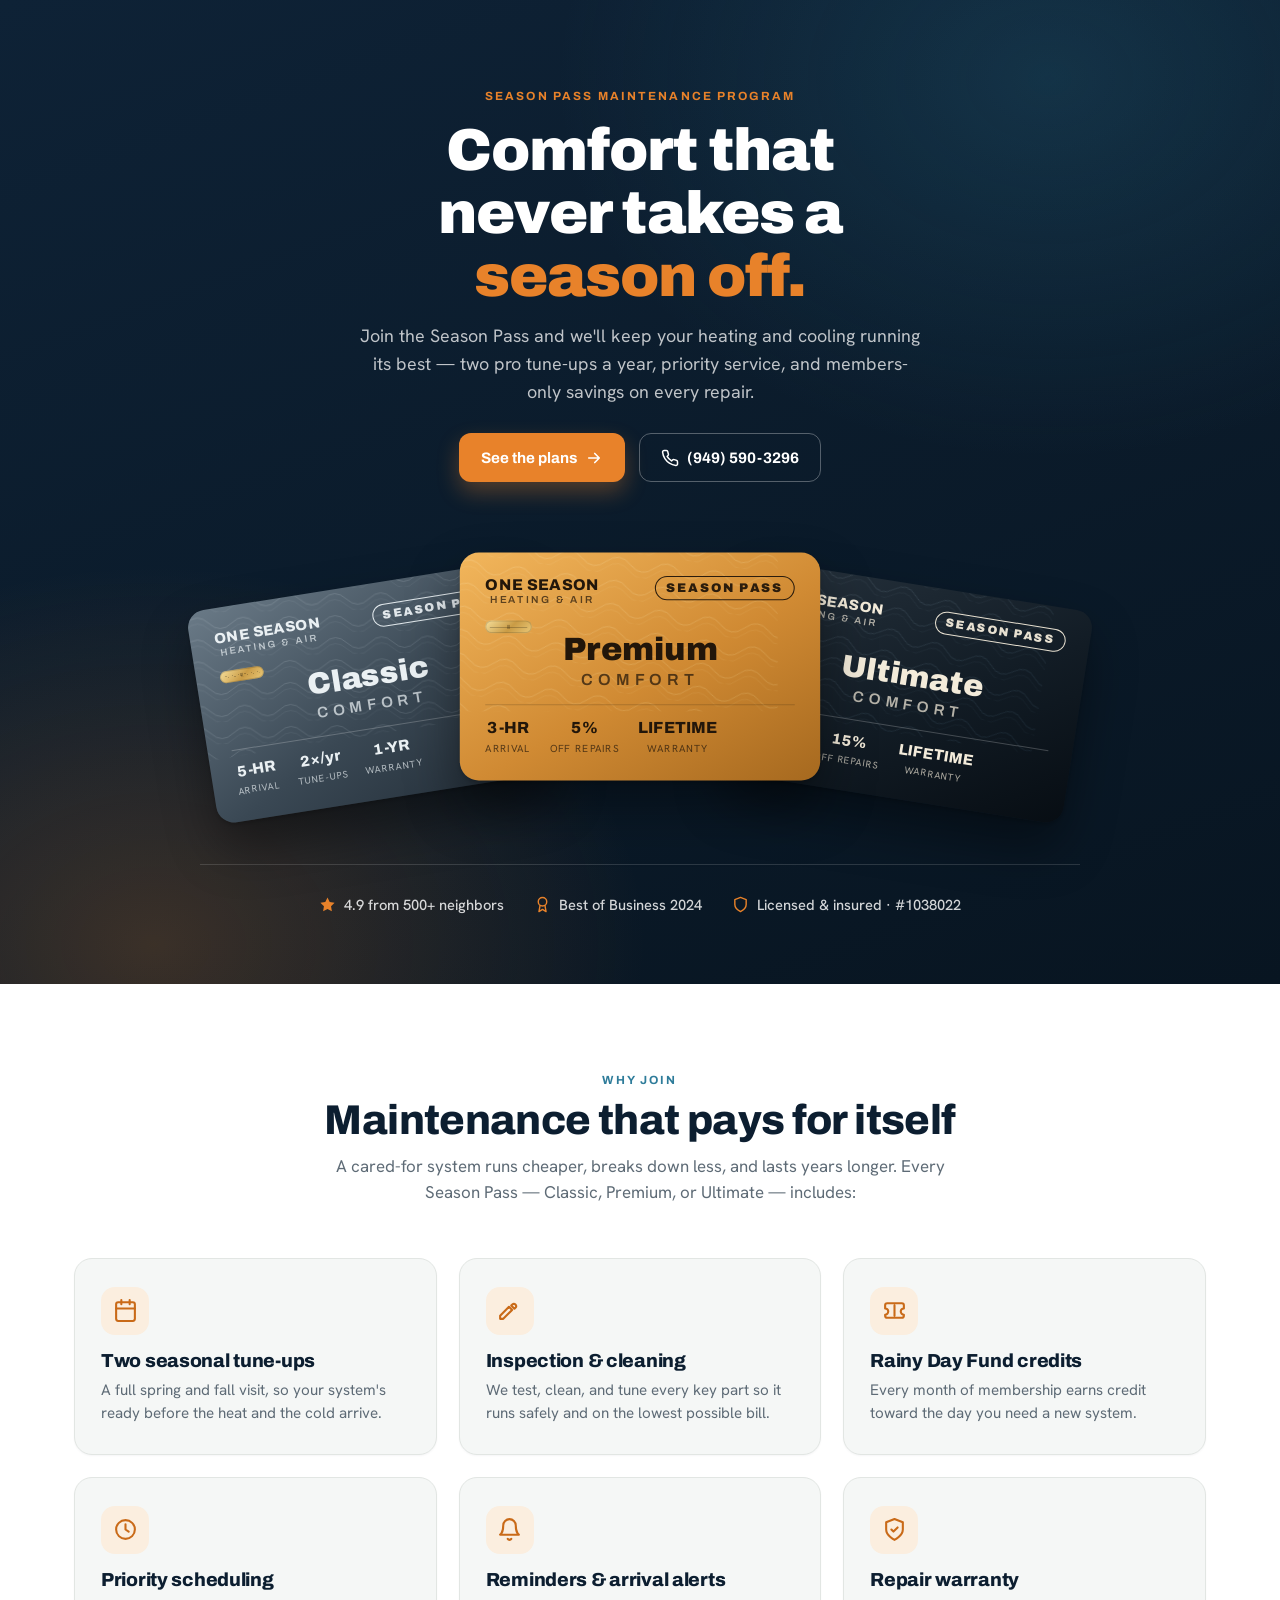
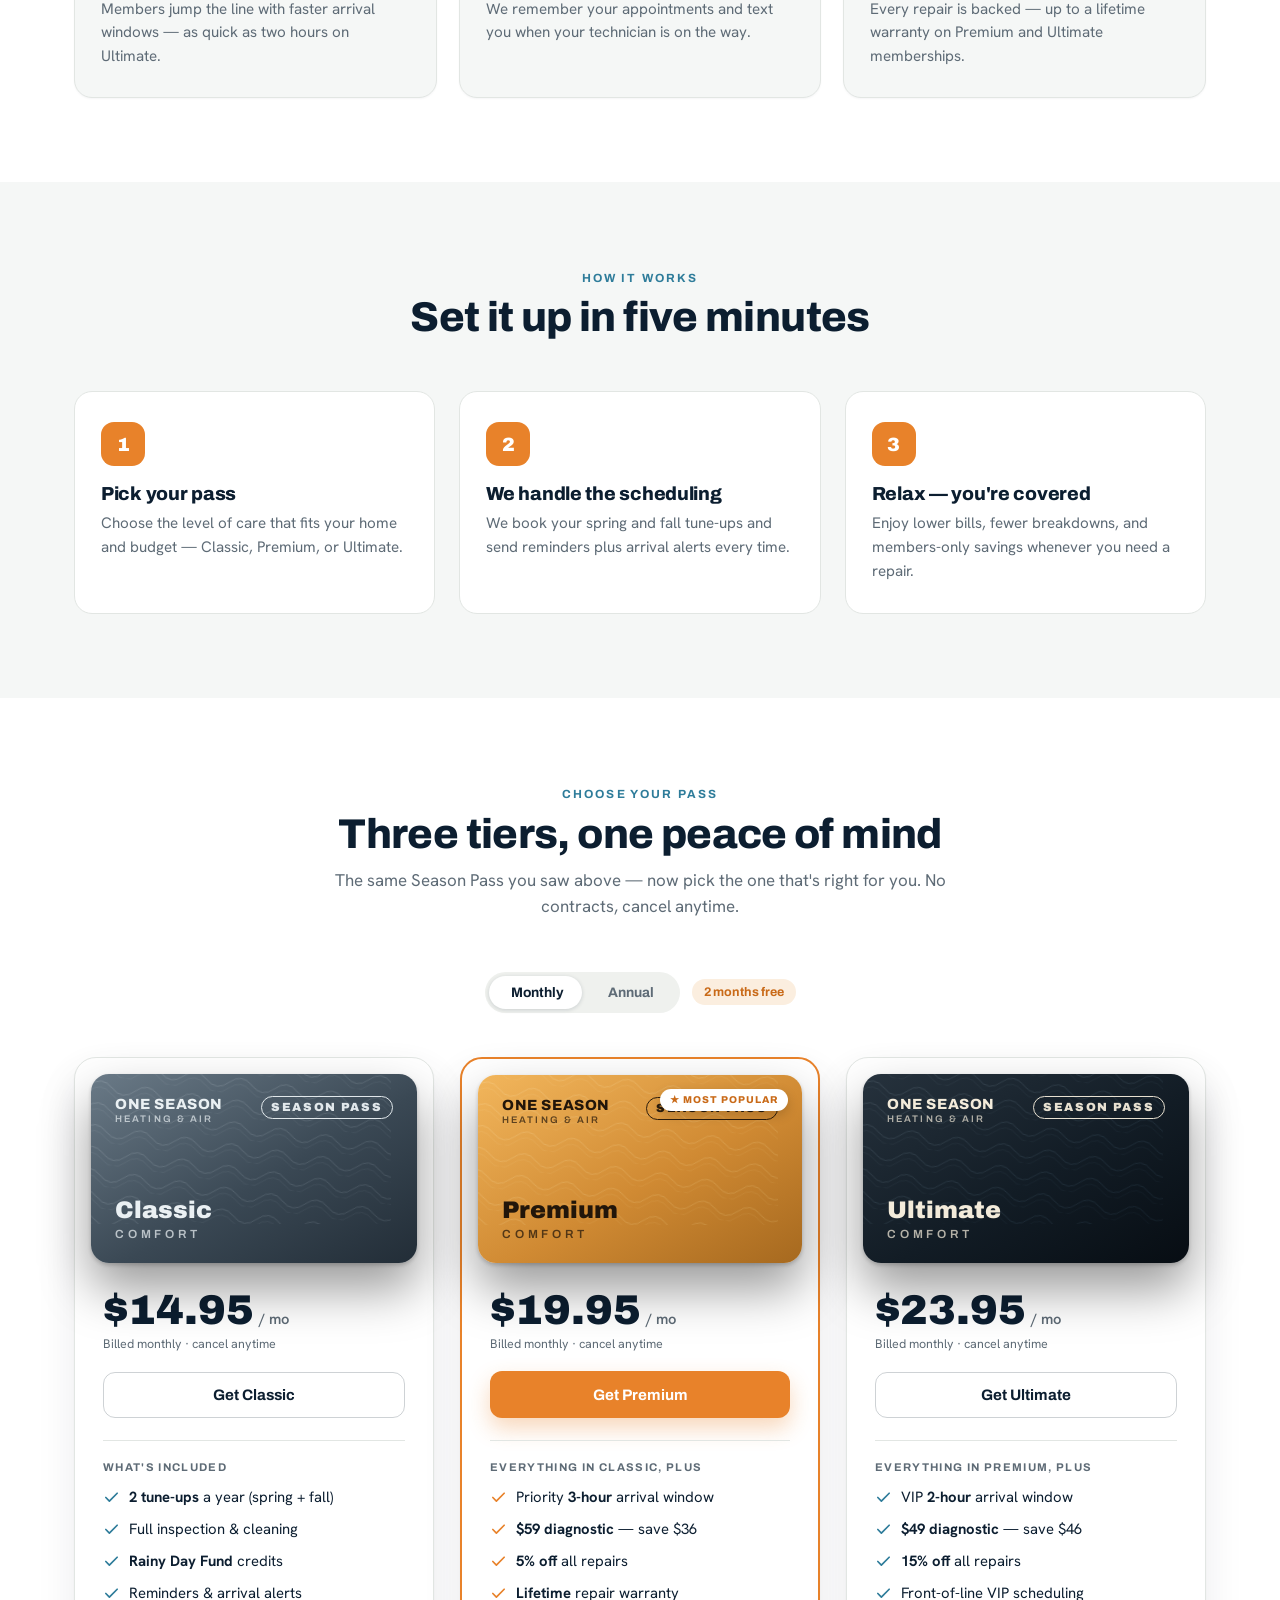
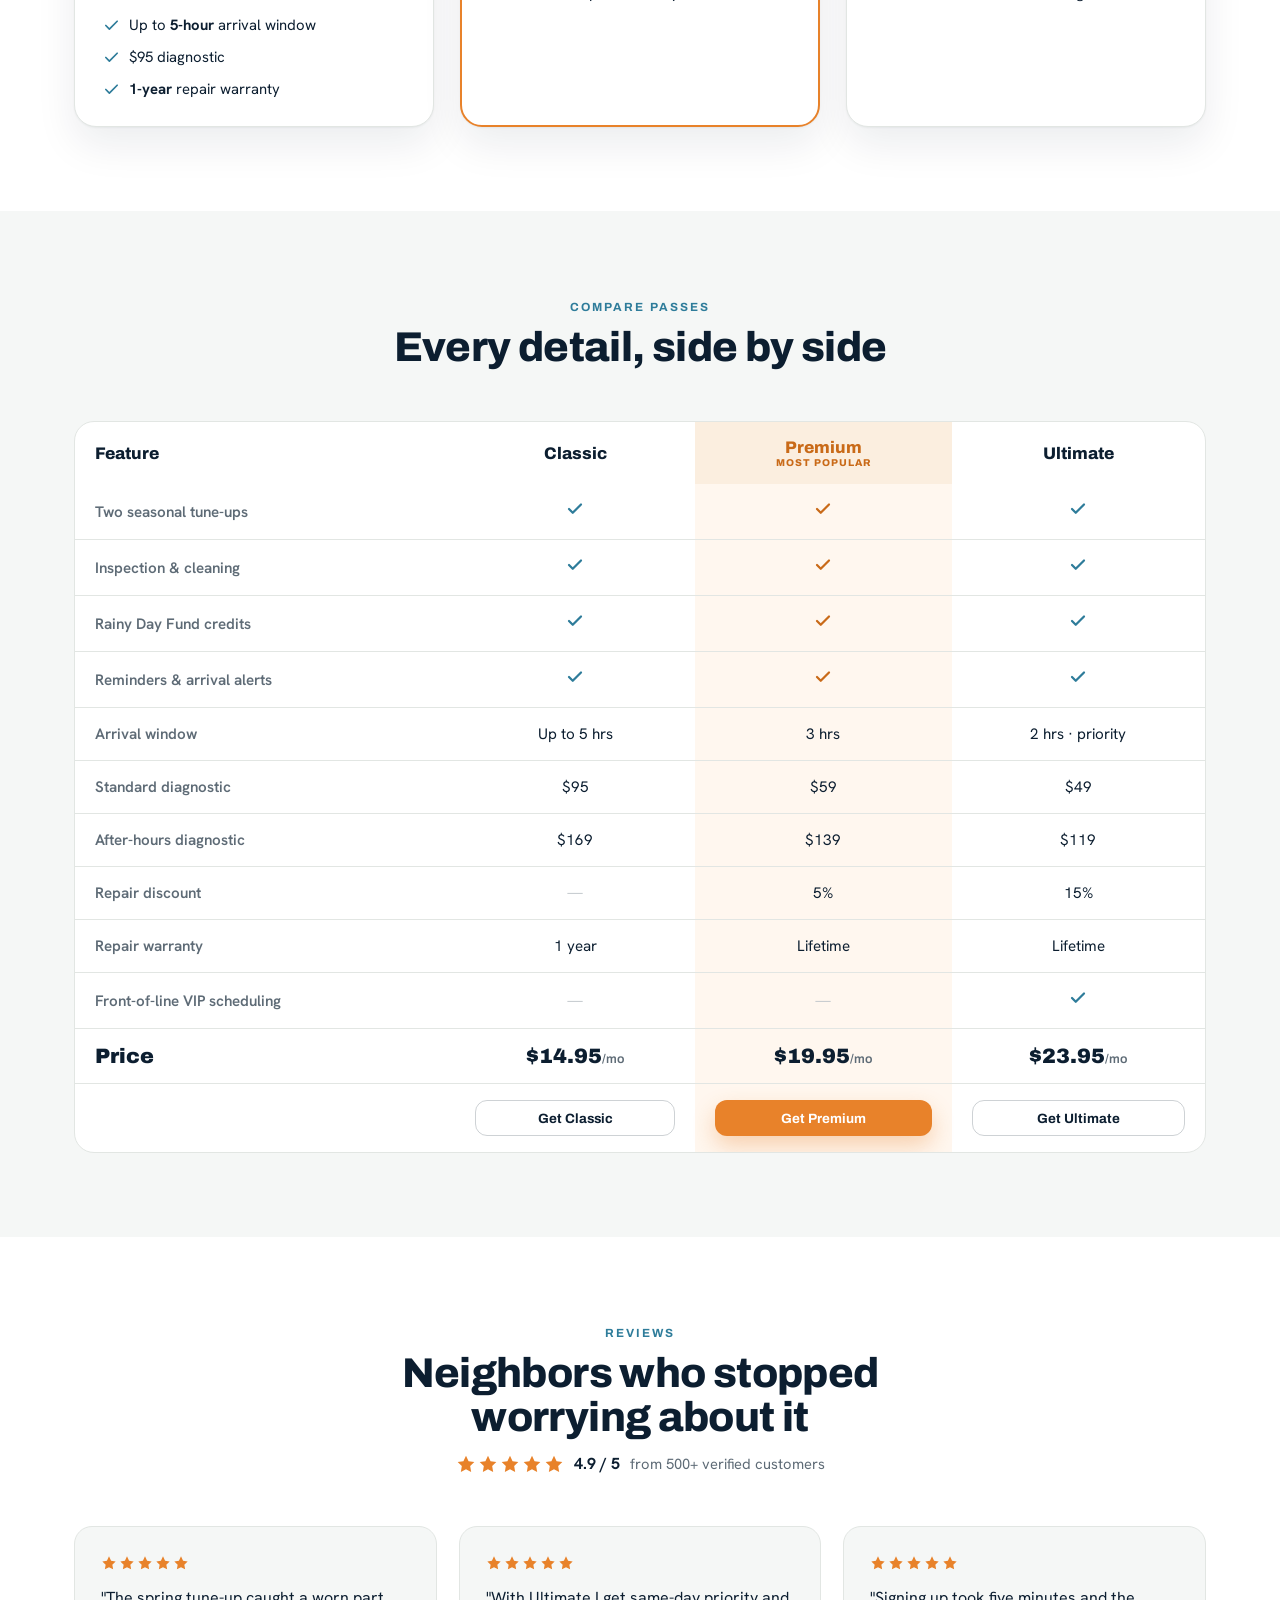
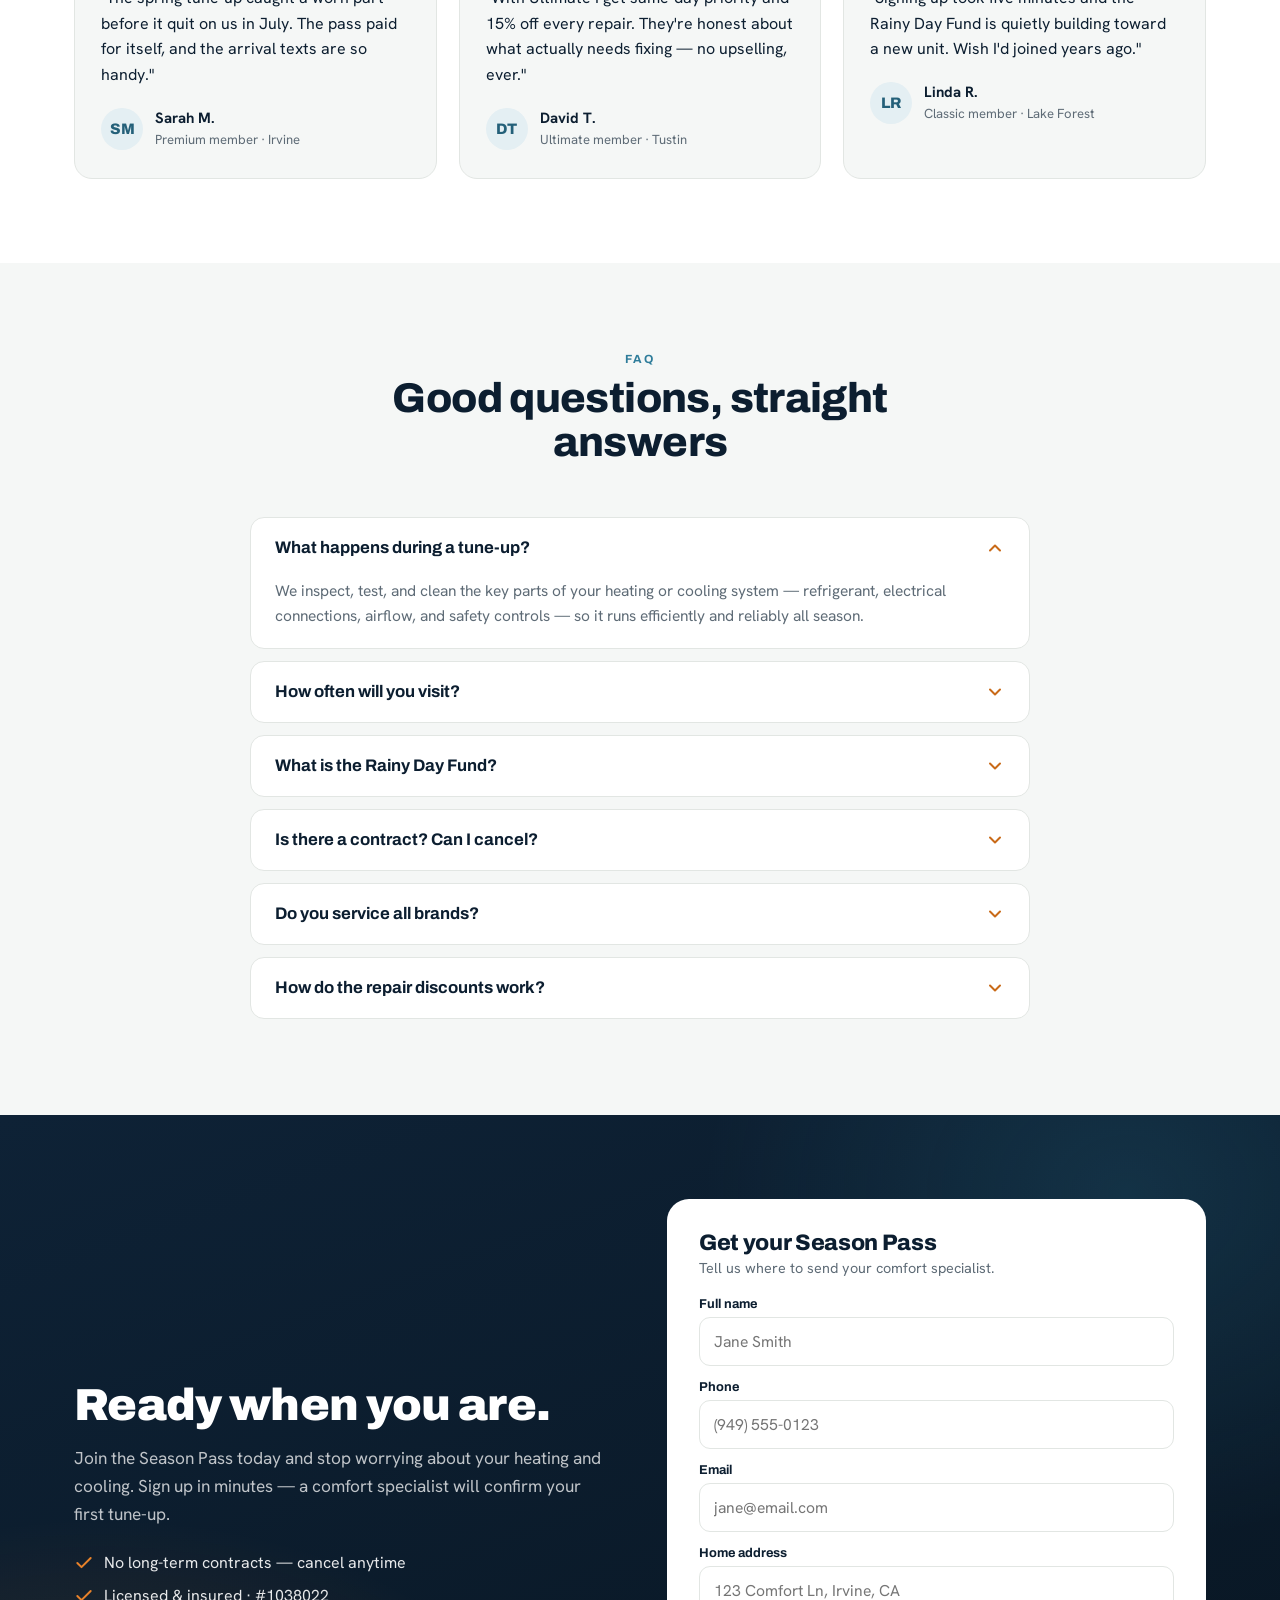
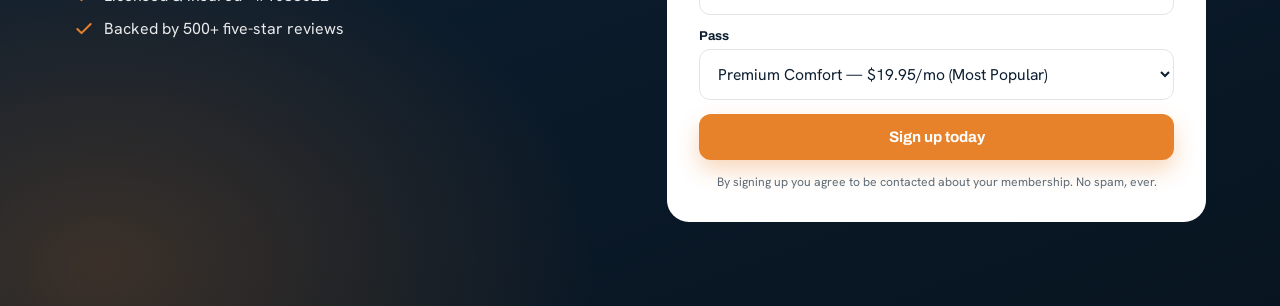
==== commit fc5ccf6f: "Update plan names to Classic/Premium/Ultimate Comfort and real prices Co-Authored-By: Claude Opus 4." ====
--- a/index.html
+++ b/index.html
@@ -252,23 +252,23 @@
     <div class="fan">
       <div class="passcard steel">
         <svg class="guil" style="color:#fff"><rect width="100%" height="100%" fill="url(#guil)"/></svg>
-        <div class="pc-top"><div class="pc-brand">ONE SEASON<small>HEATING &amp; AIR</small></div><div class="pc-tier">Basic</div></div>
+        <div class="pc-top"><div class="pc-brand">ONE SEASON<small>HEATING &amp; AIR</small></div><div class="pc-tier">Season Pass</div></div>
         <div class="pc-chip"></div>
-        <div class="pc-name">Season Pass<span>Steel</span></div>
+        <div class="pc-name">Classic<span>Comfort</span></div>
         <div class="pc-meta"><div><b>5-HR</b><small>Arrival</small></div><div><b>2×/yr</b><small>Tune-ups</small></div><div><b>1-YR</b><small>Warranty</small></div></div>
       </div>
       <div class="passcard gold">
         <svg class="guil" style="color:#5a3a12"><rect width="100%" height="100%" fill="url(#guil)"/></svg>
-        <div class="pc-top"><div class="pc-brand">ONE SEASON<small>HEATING &amp; AIR</small></div><div class="pc-tier">Premium</div></div>
+        <div class="pc-top"><div class="pc-brand">ONE SEASON<small>HEATING &amp; AIR</small></div><div class="pc-tier">Season Pass</div></div>
         <div class="pc-chip"></div>
-        <div class="pc-name">Season Pass<span>Gold</span></div>
+        <div class="pc-name">Premium<span>Comfort</span></div>
         <div class="pc-meta"><div><b>3-HR</b><small>Arrival</small></div><div><b>5%</b><small>Off repairs</small></div><div><b>LIFETIME</b><small>Warranty</small></div></div>
       </div>
       <div class="passcard onyx">
         <svg class="guil" style="color:#caa45e"><rect width="100%" height="100%" fill="url(#guil)"/></svg>
-        <div class="pc-top"><div class="pc-brand">ONE SEASON<small>HEATING &amp; AIR</small></div><div class="pc-tier">Ultimate</div></div>
+        <div class="pc-top"><div class="pc-brand">ONE SEASON<small>HEATING &amp; AIR</small></div><div class="pc-tier">Season Pass</div></div>
         <div class="pc-chip"></div>
-        <div class="pc-name">Season Pass<span>Onyx</span></div>
+        <div class="pc-name">Ultimate<span>Comfort</span></div>
         <div class="pc-meta"><div><b>2-HR</b><small>Arrival</small></div><div><b>15%</b><small>Off repairs</small></div><div><b>LIFETIME</b><small>Warranty</small></div></div>
       </div>
     </div>
@@ -287,7 +287,7 @@
     <div class="sec-head">
       <span class="eyebrow">Why join</span>
       <h2>Maintenance that pays for itself</h2>
-      <p>A cared-for system runs cheaper, breaks down less, and lasts years longer. Every Season Pass — Steel, Gold, or Onyx — includes:</p>
+      <p>A cared-for system runs cheaper, breaks down less, and lasts years longer. Every Season Pass — Classic, Premium, or Ultimate — includes:</p>
     </div>
     <div class="bene">
       <div class="bcard">
@@ -308,7 +308,7 @@
       <div class="bcard">
         <span class="ic"><svg viewBox="0 0 24 24" fill="none" stroke="currentColor" stroke-width="2" stroke-linecap="round" stroke-linejoin="round"><circle cx="12" cy="12" r="9"/><path d="M12 7v5l3 2"/></svg></span>
         <h3>Priority scheduling</h3>
-        <p>Members jump the line with faster arrival windows — as quick as two hours on Onyx.</p>
+        <p>Members jump the line with faster arrival windows — as quick as two hours on Ultimate.</p>
       </div>
       <div class="bcard">
         <span class="ic"><svg viewBox="0 0 24 24" fill="none" stroke="currentColor" stroke-width="2" stroke-linecap="round" stroke-linejoin="round"><path d="M18 8a6 6 0 1 0-12 0c0 7-3 9-3 9h18s-3-2-3-9zM13.7 21a2 2 0 0 1-3.4 0"/></svg></span>
@@ -318,7 +318,7 @@
       <div class="bcard">
         <span class="ic"><svg viewBox="0 0 24 24" fill="none" stroke="currentColor" stroke-width="2" stroke-linecap="round" stroke-linejoin="round"><path d="M12 22s8-4 8-10V5l-8-3-8 3v7c0 6 8 10 8 10z"/><path d="m9 12 2 2 4-4"/></svg></span>
         <h3>Repair warranty</h3>
-        <p>Every repair is backed — up to a lifetime warranty on Gold and Onyx memberships.</p>
+        <p>Every repair is backed — up to a lifetime warranty on Premium and Ultimate memberships.</p>
       </div>
     </div>
   </div>
@@ -332,7 +332,7 @@
       <h2>Set it up in five minutes</h2>
     </div>
     <div class="steps">
-      <div class="step"><span class="num">1</span><h3>Pick your pass</h3><p>Choose the level of care that fits your home and budget — Steel, Gold, or Onyx.</p></div>
+      <div class="step"><span class="num">1</span><h3>Pick your pass</h3><p>Choose the level of care that fits your home and budget — Classic, Premium, or Ultimate.</p></div>
       <div class="step"><span class="num">2</span><h3>We handle the scheduling</h3><p>We book your spring and fall tune-ups and send reminders plus arrival alerts every time.</p></div>
       <div class="step"><span class="num">3</span><h3>Relax — you're covered</h3><p>Enjoy lower bills, fewer breakdowns, and members-only savings whenever you need a repair.</p></div>
     </div>
@@ -363,13 +363,13 @@
       <div class="plancard">
         <div class="passcard steel">
           <svg class="guil" style="color:#fff"><rect width="100%" height="100%" fill="url(#guil)"/></svg>
-          <div class="pc-top"><div class="pc-brand">ONE SEASON<small>HEATING &amp; AIR</small></div><div class="pc-tier">Basic</div></div>
-          <div class="pc-name" style="font-size:1.5rem">Season Pass<span style="font-size:.74rem">Steel</span></div>
+          <div class="pc-top"><div class="pc-brand">ONE SEASON<small>HEATING &amp; AIR</small></div><div class="pc-tier">Season Pass</div></div>
+          <div class="pc-name" style="font-size:1.5rem">Classic<span style="font-size:.74rem">Comfort</span></div>
         </div>
         <div class="plan-body">
-          <div class="plan-price"><span class="amt" data-monthly="$14" data-annual="$140">$14</span><span class="per" data-monthly="/ mo" data-annual="/ yr">/ mo</span></div>
+          <div class="plan-price"><span class="amt" data-monthly="$14.95" data-annual="$149.50">$14.95</span><span class="per" data-monthly="/ mo" data-annual="/ yr">/ mo</span></div>
           <div class="plan-note" data-monthly="Billed monthly · cancel anytime" data-annual="Billed annually · 2 months free">Billed monthly · cancel anytime</div>
-          <a href="#signup" class="btn btn-ghost plan-cta">Get Steel</a>
+          <a href="#signup" class="btn btn-ghost plan-cta">Get Classic</a>
           <p class="incl">What's included</p>
           <ul class="plan-feats">
             <li><svg viewBox="0 0 24 24" fill="none"><path d="M20 6L9 17l-5-5" stroke="#2E7C9A" stroke-width="2.4" stroke-linecap="round" stroke-linejoin="round"/></svg><span><b>2 tune-ups</b> a year (spring + fall)</span></li>
@@ -388,14 +388,14 @@
         <div class="passcard gold">
           <span class="pc-popular">★ Most Popular</span>
           <svg class="guil" style="color:#5a3a12"><rect width="100%" height="100%" fill="url(#guil)"/></svg>
-          <div class="pc-top"><div class="pc-brand">ONE SEASON<small>HEATING &amp; AIR</small></div><div class="pc-tier">Premium</div></div>
-          <div class="pc-name" style="font-size:1.5rem">Season Pass<span style="font-size:.74rem">Gold</span></div>
+          <div class="pc-top"><div class="pc-brand">ONE SEASON<small>HEATING &amp; AIR</small></div><div class="pc-tier">Season Pass</div></div>
+          <div class="pc-name" style="font-size:1.5rem">Premium<span style="font-size:.74rem">Comfort</span></div>
         </div>
         <div class="plan-body">
-          <div class="plan-price"><span class="amt" data-monthly="$24" data-annual="$240">$24</span><span class="per" data-monthly="/ mo" data-annual="/ yr">/ mo</span></div>
+          <div class="plan-price"><span class="amt" data-monthly="$19.95" data-annual="$199.50">$19.95</span><span class="per" data-monthly="/ mo" data-annual="/ yr">/ mo</span></div>
           <div class="plan-note" data-monthly="Billed monthly · cancel anytime" data-annual="Billed annually · 2 months free">Billed monthly · cancel anytime</div>
-          <a href="#signup" class="btn btn-primary plan-cta">Get Gold</a>
-          <p class="incl">Everything in Steel, plus</p>
+          <a href="#signup" class="btn btn-primary plan-cta">Get Premium</a>
+          <p class="incl">Everything in Classic, plus</p>
           <ul class="plan-feats">
             <li><svg viewBox="0 0 24 24" fill="none"><path d="M20 6L9 17l-5-5" stroke="#E8822A" stroke-width="2.4" stroke-linecap="round" stroke-linejoin="round"/></svg><span>Priority <b>3-hour</b> arrival window</span></li>
             <li><svg viewBox="0 0 24 24" fill="none"><path d="M20 6L9 17l-5-5" stroke="#E8822A" stroke-width="2.4" stroke-linecap="round" stroke-linejoin="round"/></svg><span><b>$59 diagnostic</b> — save $36</span></li>
@@ -409,14 +409,14 @@
       <div class="plancard">
         <div class="passcard onyx">
           <svg class="guil" style="color:#caa45e"><rect width="100%" height="100%" fill="url(#guil)"/></svg>
-          <div class="pc-top"><div class="pc-brand">ONE SEASON<small>HEATING &amp; AIR</small></div><div class="pc-tier">Ultimate</div></div>
-          <div class="pc-name" style="font-size:1.5rem">Season Pass<span style="font-size:.74rem">Onyx</span></div>
+          <div class="pc-top"><div class="pc-brand">ONE SEASON<small>HEATING &amp; AIR</small></div><div class="pc-tier">Season Pass</div></div>
+          <div class="pc-name" style="font-size:1.5rem">Ultimate<span style="font-size:.74rem">Comfort</span></div>
         </div>
         <div class="plan-body">
-          <div class="plan-price"><span class="amt" data-monthly="$34" data-annual="$340">$34</span><span class="per" data-monthly="/ mo" data-annual="/ yr">/ mo</span></div>
+          <div class="plan-price"><span class="amt" data-monthly="$23.95" data-annual="$239.50">$23.95</span><span class="per" data-monthly="/ mo" data-annual="/ yr">/ mo</span></div>
           <div class="plan-note" data-monthly="Billed monthly · cancel anytime" data-annual="Billed annually · 2 months free">Billed monthly · cancel anytime</div>
-          <a href="#signup" class="btn btn-ghost plan-cta">Get Onyx</a>
-          <p class="incl">Everything in Gold, plus</p>
+          <a href="#signup" class="btn btn-ghost plan-cta">Get Ultimate</a>
+          <p class="incl">Everything in Premium, plus</p>
           <ul class="plan-feats">
             <li><svg viewBox="0 0 24 24" fill="none"><path d="M20 6L9 17l-5-5" stroke="#2E7C9A" stroke-width="2.4" stroke-linecap="round" stroke-linejoin="round"/></svg><span>VIP <b>2-hour</b> arrival window</span></li>
             <li><svg viewBox="0 0 24 24" fill="none"><path d="M20 6L9 17l-5-5" stroke="#2E7C9A" stroke-width="2.4" stroke-linecap="round" stroke-linejoin="round"/></svg><span><b>$49 diagnostic</b> — save $46</span></li>
@@ -439,7 +439,7 @@
     </div>
     <div class="tbl-scroll">
       <table class="tbl">
-        <thead><tr><th style="text-align:left">Feature</th><th>Steel</th><th class="feat">Gold<span class="pop">Most Popular</span></th><th>Onyx</th></tr></thead>
+        <thead><tr><th style="text-align:left">Feature</th><th>Classic</th><th class="feat">Premium<span class="pop">Most Popular</span></th><th>Ultimate</th></tr></thead>
         <tbody>
           <tr><th>Two seasonal tune-ups</th><td class="yes"><svg viewBox="0 0 24 24" fill="none" stroke="currentColor" stroke-width="3" stroke-linecap="round" stroke-linejoin="round"><polyline points="20 6 9 17 4 12"/></svg></td><td class="feat yes"><svg viewBox="0 0 24 24" fill="none" stroke="currentColor" stroke-width="3" stroke-linecap="round" stroke-linejoin="round"><polyline points="20 6 9 17 4 12"/></svg></td><td class="yes"><svg viewBox="0 0 24 24" fill="none" stroke="currentColor" stroke-width="3" stroke-linecap="round" stroke-linejoin="round"><polyline points="20 6 9 17 4 12"/></svg></td></tr>
           <tr><th>Inspection &amp; cleaning</th><td class="yes"><svg viewBox="0 0 24 24" fill="none" stroke="currentColor" stroke-width="3" stroke-linecap="round" stroke-linejoin="round"><polyline points="20 6 9 17 4 12"/></svg></td><td class="feat yes"><svg viewBox="0 0 24 24" fill="none" stroke="currentColor" stroke-width="3" stroke-linecap="round" stroke-linejoin="round"><polyline points="20 6 9 17 4 12"/></svg></td><td class="yes"><svg viewBox="0 0 24 24" fill="none" stroke="currentColor" stroke-width="3" stroke-linecap="round" stroke-linejoin="round"><polyline points="20 6 9 17 4 12"/></svg></td></tr>
@@ -451,8 +451,8 @@
           <tr><th>Repair discount</th><td class="no">—</td><td class="feat">5%</td><td>15%</td></tr>
           <tr><th>Repair warranty</th><td>1 year</td><td class="feat">Lifetime</td><td>Lifetime</td></tr>
           <tr><th>Front-of-line VIP scheduling</th><td class="no">—</td><td class="feat no">—</td><td class="yes"><svg viewBox="0 0 24 24" fill="none" stroke="currentColor" stroke-width="3" stroke-linecap="round" stroke-linejoin="round"><polyline points="20 6 9 17 4 12"/></svg></td></tr>
-          <tr class="price-row"><th>Price</th><td>$14<span style="font-size:.78rem;font-weight:600;color:var(--muted)">/mo</span></td><td class="feat">$24<span style="font-size:.78rem;font-weight:600;color:var(--muted)">/mo</span></td><td>$34<span style="font-size:.78rem;font-weight:600;color:var(--muted)">/mo</span></td></tr>
-          <tr><th></th><td><a href="#signup" class="btn btn-ghost" style="padding:.6rem .8rem;font-size:.84rem">Get Steel</a></td><td class="feat"><a href="#signup" class="btn btn-primary" style="padding:.6rem .8rem;font-size:.84rem">Get Gold</a></td><td><a href="#signup" class="btn btn-ghost" style="padding:.6rem .8rem;font-size:.84rem">Get Onyx</a></td></tr>
+          <tr class="price-row"><th>Price</th><td>$14.95<span style="font-size:.78rem;font-weight:600;color:var(--muted)">/mo</span></td><td class="feat">$19.95<span style="font-size:.78rem;font-weight:600;color:var(--muted)">/mo</span></td><td>$23.95<span style="font-size:.78rem;font-weight:600;color:var(--muted)">/mo</span></td></tr>
+          <tr><th></th><td><a href="#signup" class="btn btn-ghost" style="padding:.6rem .8rem;font-size:.84rem">Get Classic</a></td><td class="feat"><a href="#signup" class="btn btn-primary" style="padding:.6rem .8rem;font-size:.84rem">Get Premium</a></td><td><a href="#signup" class="btn btn-ghost" style="padding:.6rem .8rem;font-size:.84rem">Get Ultimate</a></td></tr>
         </tbody>
       </table>
     </div>
@@ -474,17 +474,17 @@
       <div class="rev">
         <div class="qstars"><svg viewBox="0 0 24 24" fill="currentColor"><polygon points="12 2 15.1 8.6 22 9.6 17 14.5 18.2 21.5 12 18.2 5.8 21.5 7 14.5 2 9.6 8.9 8.6 12 2"/></svg><svg viewBox="0 0 24 24" fill="currentColor"><polygon points="12 2 15.1 8.6 22 9.6 17 14.5 18.2 21.5 12 18.2 5.8 21.5 7 14.5 2 9.6 8.9 8.6 12 2"/></svg><svg viewBox="0 0 24 24" fill="currentColor"><polygon points="12 2 15.1 8.6 22 9.6 17 14.5 18.2 21.5 12 18.2 5.8 21.5 7 14.5 2 9.6 8.9 8.6 12 2"/></svg><svg viewBox="0 0 24 24" fill="currentColor"><polygon points="12 2 15.1 8.6 22 9.6 17 14.5 18.2 21.5 12 18.2 5.8 21.5 7 14.5 2 9.6 8.9 8.6 12 2"/></svg><svg viewBox="0 0 24 24" fill="currentColor"><polygon points="12 2 15.1 8.6 22 9.6 17 14.5 18.2 21.5 12 18.2 5.8 21.5 7 14.5 2 9.6 8.9 8.6 12 2"/></svg></div>
         <p>"The spring tune-up caught a worn part before it quit on us in July. The pass paid for itself, and the arrival texts are so handy."</p>
-        <div class="who"><span class="av">SM</span><div><b>Sarah M.</b><small>Gold member · Irvine</small></div></div>
+        <div class="who"><span class="av">SM</span><div><b>Sarah M.</b><small>Premium member · Irvine</small></div></div>
       </div>
       <div class="rev">
         <div class="qstars"><svg viewBox="0 0 24 24" fill="currentColor"><polygon points="12 2 15.1 8.6 22 9.6 17 14.5 18.2 21.5 12 18.2 5.8 21.5 7 14.5 2 9.6 8.9 8.6 12 2"/></svg><svg viewBox="0 0 24 24" fill="currentColor"><polygon points="12 2 15.1 8.6 22 9.6 17 14.5 18.2 21.5 12 18.2 5.8 21.5 7 14.5 2 9.6 8.9 8.6 12 2"/></svg><svg viewBox="0 0 24 24" fill="currentColor"><polygon points="12 2 15.1 8.6 22 9.6 17 14.5 18.2 21.5 12 18.2 5.8 21.5 7 14.5 2 9.6 8.9 8.6 12 2"/></svg><svg viewBox="0 0 24 24" fill="currentColor"><polygon points="12 2 15.1 8.6 22 9.6 17 14.5 18.2 21.5 12 18.2 5.8 21.5 7 14.5 2 9.6 8.9 8.6 12 2"/></svg><svg viewBox="0 0 24 24" fill="currentColor"><polygon points="12 2 15.1 8.6 22 9.6 17 14.5 18.2 21.5 12 18.2 5.8 21.5 7 14.5 2 9.6 8.9 8.6 12 2"/></svg></div>
-        <p>"With Onyx I get same-day priority and 15% off every repair. They're honest about what actually needs fixing — no upselling, ever."</p>
-        <div class="who"><span class="av">DT</span><div><b>David T.</b><small>Onyx member · Tustin</small></div></div>
+        <p>"With Ultimate I get same-day priority and 15% off every repair. They're honest about what actually needs fixing — no upselling, ever."</p>
+        <div class="who"><span class="av">DT</span><div><b>David T.</b><small>Ultimate member · Tustin</small></div></div>
       </div>
       <div class="rev">
         <div class="qstars"><svg viewBox="0 0 24 24" fill="currentColor"><polygon points="12 2 15.1 8.6 22 9.6 17 14.5 18.2 21.5 12 18.2 5.8 21.5 7 14.5 2 9.6 8.9 8.6 12 2"/></svg><svg viewBox="0 0 24 24" fill="currentColor"><polygon points="12 2 15.1 8.6 22 9.6 17 14.5 18.2 21.5 12 18.2 5.8 21.5 7 14.5 2 9.6 8.9 8.6 12 2"/></svg><svg viewBox="0 0 24 24" fill="currentColor"><polygon points="12 2 15.1 8.6 22 9.6 17 14.5 18.2 21.5 12 18.2 5.8 21.5 7 14.5 2 9.6 8.9 8.6 12 2"/></svg><svg viewBox="0 0 24 24" fill="currentColor"><polygon points="12 2 15.1 8.6 22 9.6 17 14.5 18.2 21.5 12 18.2 5.8 21.5 7 14.5 2 9.6 8.9 8.6 12 2"/></svg><svg viewBox="0 0 24 24" fill="currentColor"><polygon points="12 2 15.1 8.6 22 9.6 17 14.5 18.2 21.5 12 18.2 5.8 21.5 7 14.5 2 9.6 8.9 8.6 12 2"/></svg></div>
         <p>"Signing up took five minutes and the Rainy Day Fund is quietly building toward a new unit. Wish I'd joined years ago."</p>
-        <div class="who"><span class="av">LR</span><div><b>Linda R.</b><small>Steel member · Lake Forest</small></div></div>
+        <div class="who"><span class="av">LR</span><div><b>Linda R.</b><small>Classic member · Lake Forest</small></div></div>
       </div>
     </div>
   </div>
@@ -503,7 +503,7 @@
       <details class="q"><summary>What is the Rainy Day Fund?<span class="chev"><svg viewBox="0 0 24 24" fill="none" stroke="currentColor" stroke-width="2.4" stroke-linecap="round" stroke-linejoin="round"><polyline points="6 9 12 15 18 9"/></svg></span></summary><div class="ans">Every month of membership earns credit toward a future system replacement — so when it's time to upgrade, you've already got a head start.</div></details>
       <details class="q"><summary>Is there a contract? Can I cancel?<span class="chev"><svg viewBox="0 0 24 24" fill="none" stroke="currentColor" stroke-width="2.4" stroke-linecap="round" stroke-linejoin="round"><polyline points="6 9 12 15 18 9"/></svg></span></summary><div class="ans">No long-term contracts. Upgrade, downgrade, or cancel anytime — no penalties, no hassle.</div></details>
       <details class="q"><summary>Do you service all brands?<span class="chev"><svg viewBox="0 0 24 24" fill="none" stroke="currentColor" stroke-width="2.4" stroke-linecap="round" stroke-linejoin="round"><polyline points="6 9 12 15 18 9"/></svg></span></summary><div class="ans">Yes. Our licensed technicians service and maintain all major makes and models of heating and air conditioning equipment.</div></details>
-      <details class="q"><summary>How do the repair discounts work?<span class="chev"><svg viewBox="0 0 24 24" fill="none" stroke="currentColor" stroke-width="2.4" stroke-linecap="round" stroke-linejoin="round"><polyline points="6 9 12 15 18 9"/></svg></span></summary><div class="ans">Members save on every repair — 5% on Gold, 15% on Onyx — plus lower diagnostic fees and priority scheduling whenever something needs attention.</div></details>
+      <details class="q"><summary>How do the repair discounts work?<span class="chev"><svg viewBox="0 0 24 24" fill="none" stroke="currentColor" stroke-width="2.4" stroke-linecap="round" stroke-linejoin="round"><polyline points="6 9 12 15 18 9"/></svg></span></summary><div class="ans">Members save on every repair — 5% on Premium, 15% on Ultimate — plus lower diagnostic fees and priority scheduling whenever something needs attention.</div></details>
     </div>
   </div>
 </section>
@@ -527,7 +527,7 @@
       <div class="field"><label for="f-phone">Phone</label><input id="f-phone" type="tel" placeholder="(949) 555-0123" /></div>
       <div class="field"><label for="f-email">Email</label><input id="f-email" type="email" placeholder="jane@email.com" /></div>
       <div class="field"><label for="f-addr">Home address</label><input id="f-addr" type="text" placeholder="123 Comfort Ln, Irvine, CA" /></div>
-      <div class="field"><label for="f-plan">Pass</label><select id="f-plan"><option>Gold — $24/mo (Most Popular)</option><option>Steel — $14/mo</option><option>Onyx — $34/mo</option><option>Not sure yet — help me choose</option></select></div>
+      <div class="field"><label for="f-plan">Pass</label><select id="f-plan"><option>Premium Comfort — $19.95/mo (Most Popular)</option><option>Classic Comfort — $14.95/mo</option><option>Ultimate Comfort — $23.95/mo</option><option>Not sure yet — help me choose</option></select></div>
       <button type="submit" class="btn btn-primary">Sign up today</button>
       <p class="fine">By signing up you agree to be contacted about your membership. No spam, ever.</p>
     </form>
